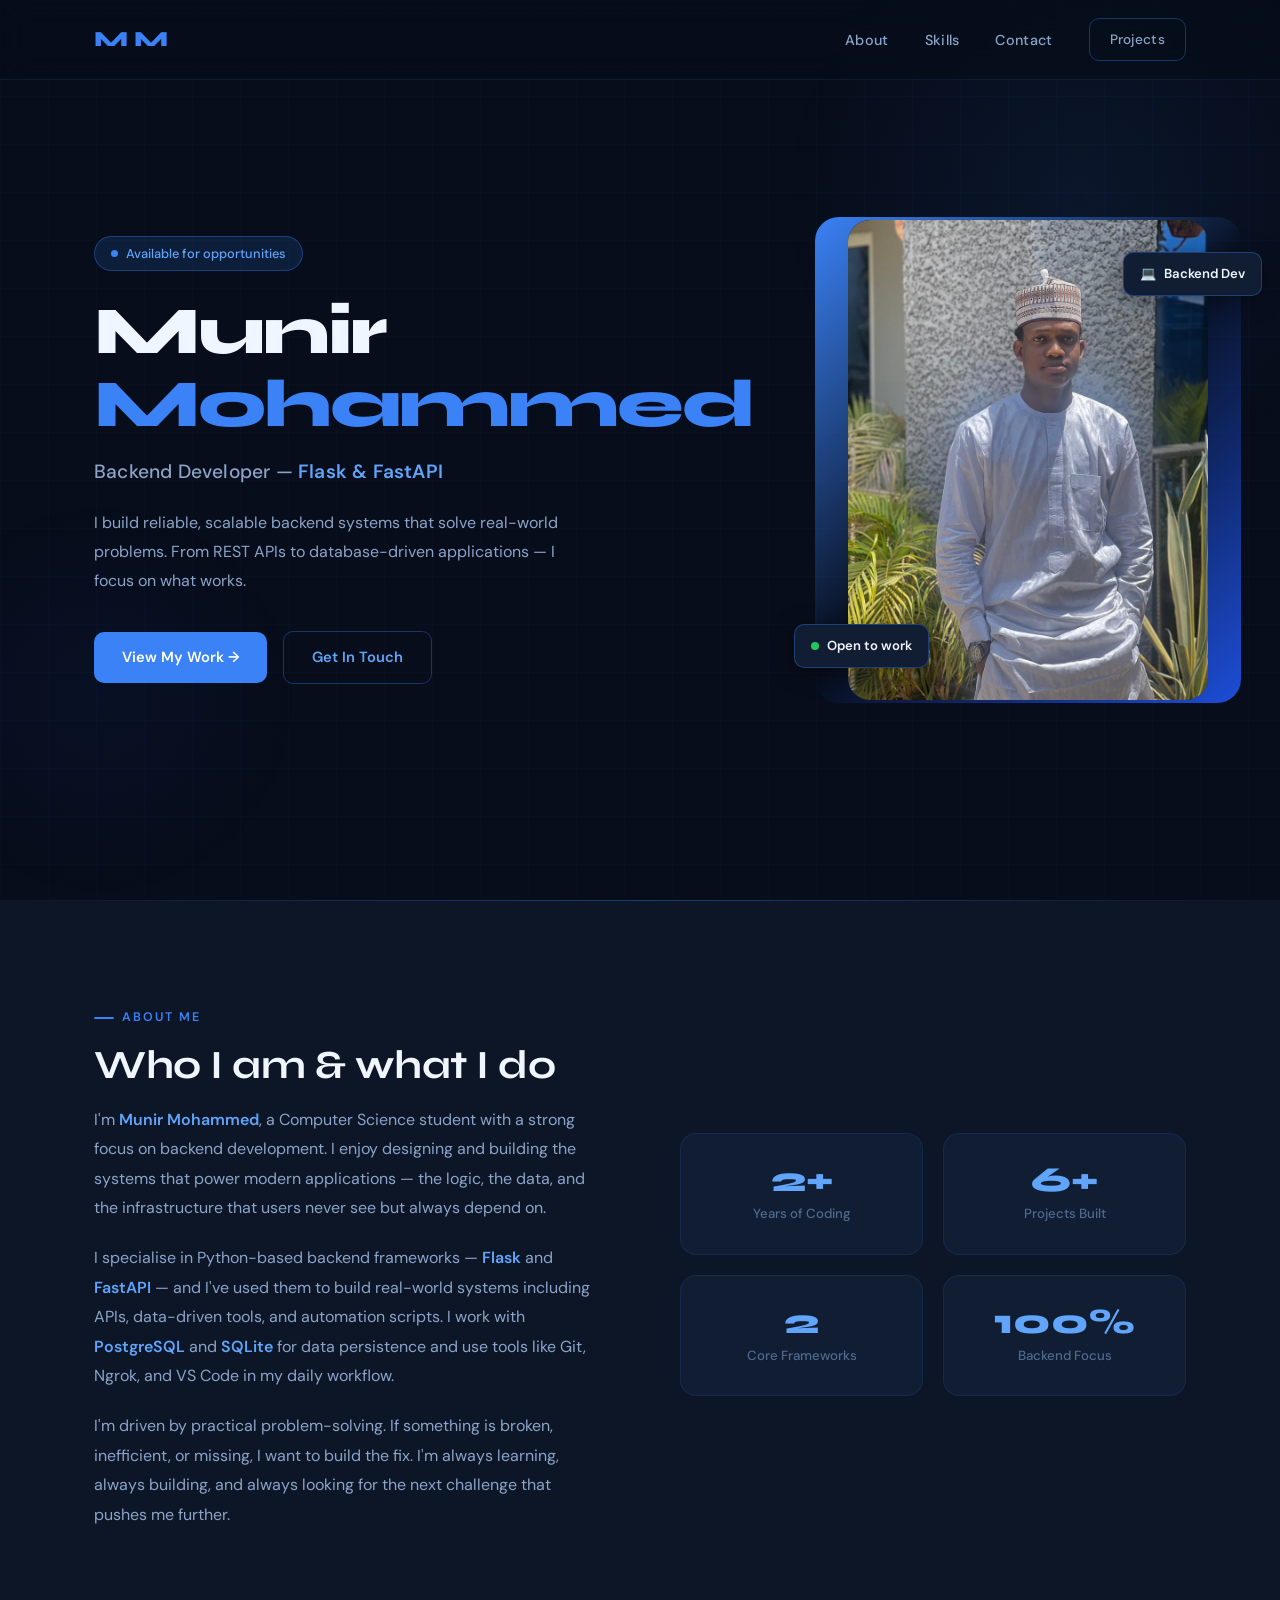
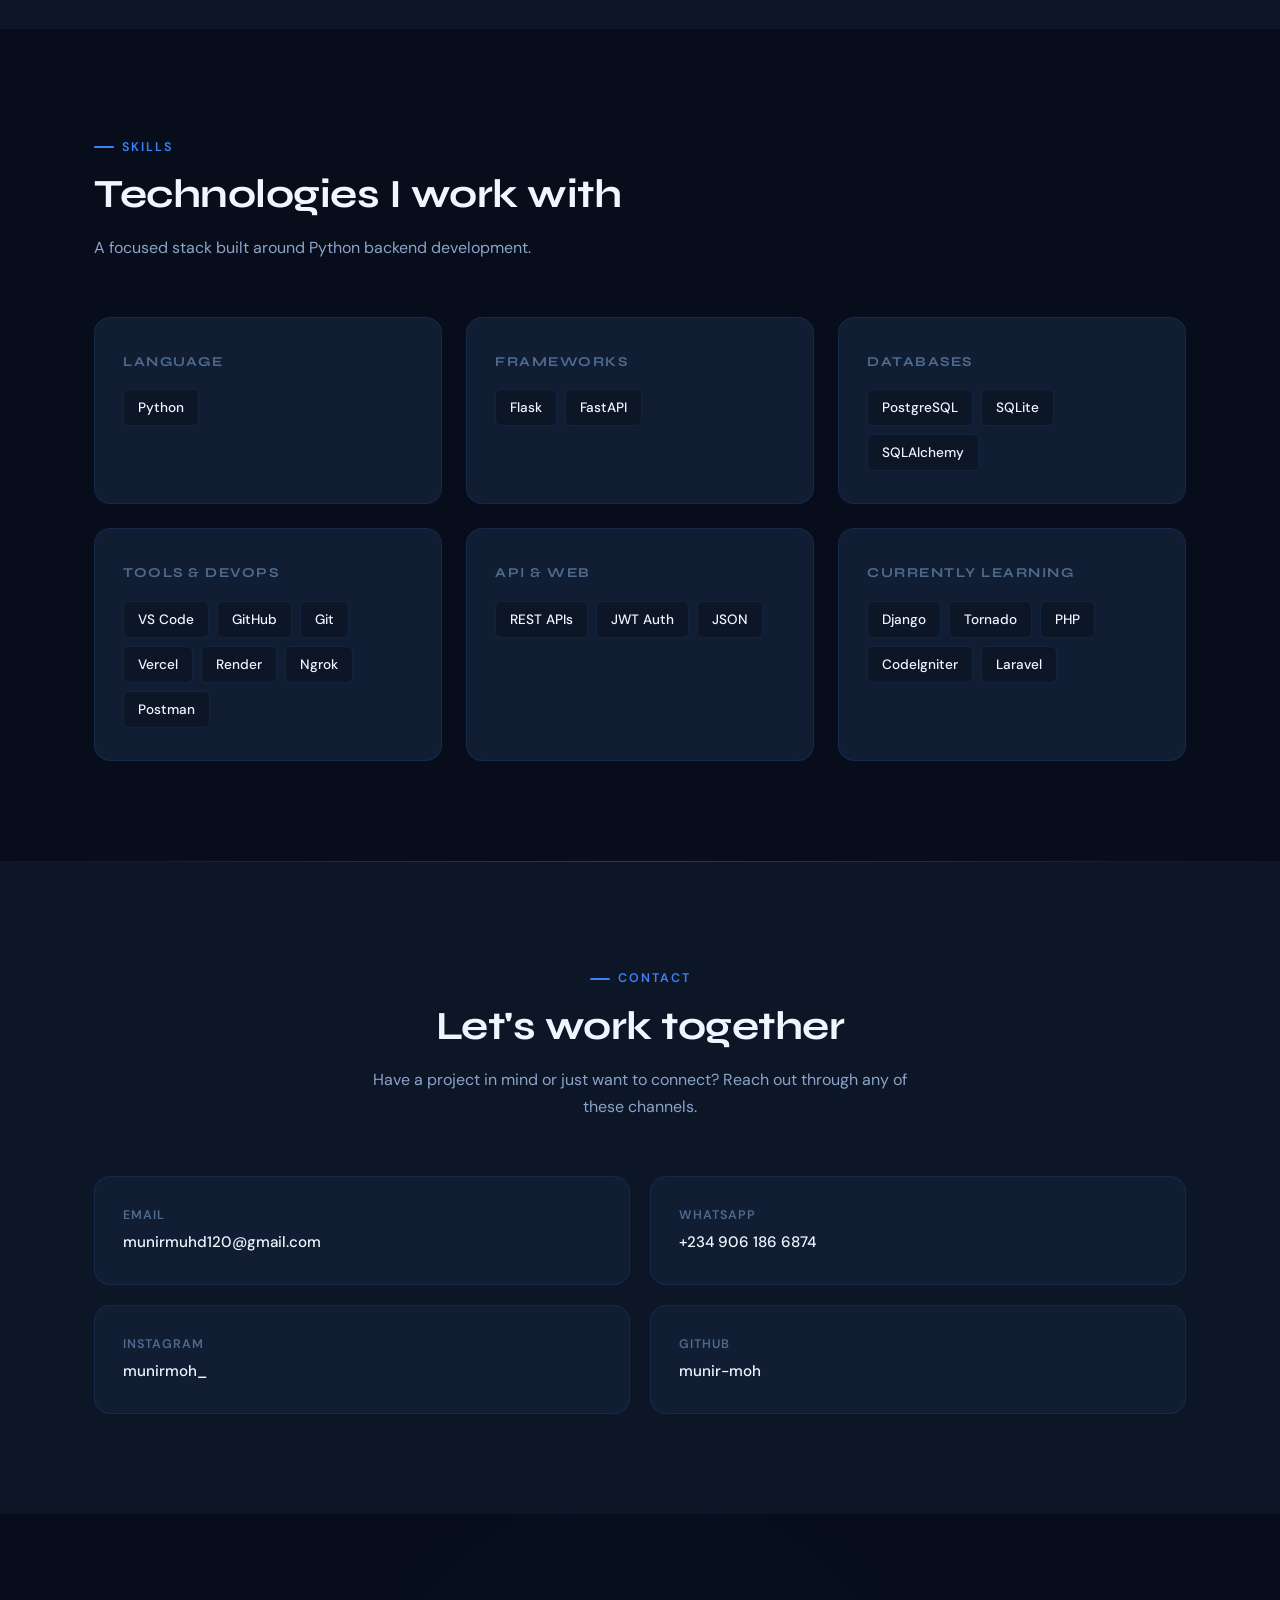
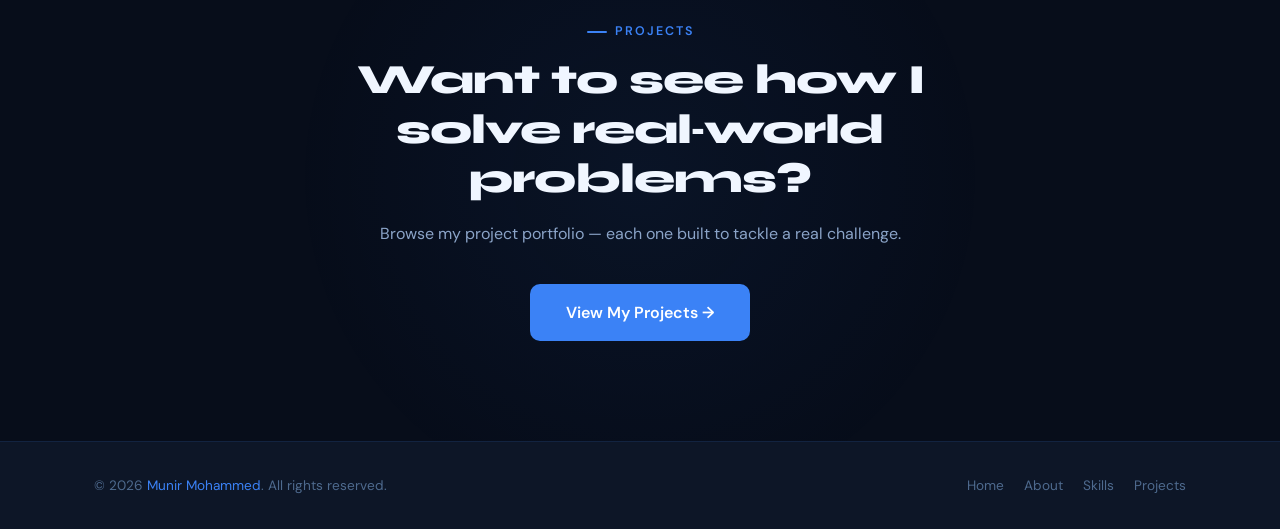
==== index.html @ 54a8c25a "Update project details and tech stack in projects.html; enhance skill categories in index.html" ====
<!DOCTYPE html>
<html lang="en">
<head>
  <meta charset="UTF-8" />
  <meta name="viewport" content="width=device-width, initial-scale=1.0" />
  <meta name="description" content="Munir Mohammed – Backend Developer specialising in Flask & FastAPI." />
  <title>Munir Mohammed | Backend Developer</title>
  <link rel="stylesheet" href="styles.css" />
  <link rel="preconnect" href="https://fonts.googleapis.com" />
  <link rel="preconnect" href="https://fonts.gstatic.com" crossorigin />
</head>
<body>

  <!-- ═══════════════════════  HEADER  ═══════════════════════ -->
  <header>
    <div class="container">
      <nav>
        <a href="index.html" class="nav-logo"><span>M M</span></a>
        <ul class="nav-links">
          <li><a href="#about">About</a></li>
          <li><a href="#skills">Skills</a></li>
          <li><a href="#contact">Contact</a></li>
          <li><a href="projects.html" class="btn btn-outline" style="padding:9px 20px;font-size:0.85rem;">Projects</a></li>
        </ul>
        <div class="hamburger" aria-label="Toggle menu">
          <span></span><span></span><span></span>
        </div>
      </nav>
    </div>
    <div class="mobile-menu">
      <a href="#about">About</a>
      <a href="#skills">Skills</a>
      <a href="#contact">Contact</a>
      <a href="projects.html">Projects →</a>
    </div>
  </header>

  <!-- ═══════════════════════  HERO  ═════════════════════════ -->
  <section id="hero">
    <div class="container">
      <div class="hero-grid">

        <!-- Left: Text -->
        <div class="hero-text">
          <div class="hero-badge">Available for opportunities</div>

          <h1 class="hero-name">
            Munir<br/>
            <span class="accent">Mohammed</span>
          </h1>

          <p class="hero-title">
            Backend Developer &mdash;
            <span>Flask &amp; FastAPI</span>
          </p>

          <p class="hero-intro">
            I build reliable, scalable backend systems that solve real-world problems.
            From REST APIs to database-driven applications — I focus on what works.
          </p>

          <div class="hero-actions">
            <a href="projects.html" class="btn btn-primary">View My Work &rarr;</a>
            <a href="#contact" class="btn btn-outline">Get In Touch</a>
          </div>
        </div>

        <!-- Right: Image -->
        <div class="hero-image-wrap">
          <div class="hero-float-tag tag-exp">
            <span>💻</span> Backend Dev
          </div>

          <div class="hero-image-inner">
            <img src="profile.jpeg" alt="Munir Mohammed" />
          </div>

          <div class="hero-float-tag tag-available">
            <span class="dot"></span> Open to work
          </div>
        </div>

      </div>
    </div>
  </section>

  <!-- ═══════════════════════  ABOUT  ════════════════════════ -->
  <section id="about">
    <div class="container">
      <div class="about-grid">

        <div class="about-text fade-in">
          <div class="section-label">About Me</div>
          <h2 class="section-title">Who I am &amp; what I do</h2>
          <p>
            I'm <strong>Munir Mohammed</strong>, a Computer Science student with a strong focus on
            backend development. I enjoy designing and building the systems that power modern
            applications — the logic, the data, and the infrastructure that users never see but
            always depend on.
          </p>
          <p>
            I specialise in Python-based backend frameworks — <strong>Flask</strong> and
            <strong>FastAPI</strong> — and I've used them to build real-world systems including
            APIs, data-driven tools, and automation scripts. I work with
            <strong>PostgreSQL</strong> and <strong>SQLite</strong> for data persistence
            and use tools like Git, Ngrok, and VS Code in my daily workflow.
          </p>
          <p>
            I'm driven by practical problem-solving. If something is broken, inefficient, or
            missing, I want to build the fix. I'm always learning, always building, and
            always looking for the next challenge that pushes me further.
          </p>
        </div>

        <div class="about-stats fade-in fade-in-delay-2">
          <div class="stat-card">
            <div class="stat-number">2+</div>
            <div class="stat-label">Years of Coding</div>
          </div>
          <div class="stat-card">
            <div class="stat-number">6+</div>
            <div class="stat-label">Projects Built</div>
          </div>
          <div class="stat-card">
            <div class="stat-number">2</div>
            <div class="stat-label">Core Frameworks</div>
          </div>
          <div class="stat-card">
            <div class="stat-number">100%</div>
            <div class="stat-label">Backend Focus</div>
          </div>
        </div>

      </div>
    </div>
  </section>

  <!-- ═══════════════════════  SKILLS  ═══════════════════════ -->
  <section id="skills">
    <div class="container">
      <div class="section-header fade-in">
        <div class="section-label">Skills</div>
        <h2 class="section-title">Technologies I work with</h2>
        <p class="section-subtitle">A focused stack built around Python backend development.</p>
      </div>

      <div class="skills-grid">

        <div class="skill-category fade-in fade-in-delay-1">
          <div class="skill-cat-title">Language</div>
          <div class="skill-tags">
            <span class="skill-tag">Python</span>
          </div>
        </div>

        <div class="skill-category fade-in fade-in-delay-2">
          <div class="skill-cat-title">Frameworks</div>
          <div class="skill-tags">
            <span class="skill-tag">Flask</span>
            <span class="skill-tag">FastAPI</span>
          </div>
        </div>

        <div class="skill-category fade-in fade-in-delay-3">
          <div class="skill-cat-title">Databases</div>
          <div class="skill-tags">
            <span class="skill-tag">PostgreSQL</span>
            <span class="skill-tag">SQLite</span>
            <span class="skill-tag">SQLAlchemy</span>
          </div>
        </div>

        <div class="skill-category fade-in fade-in-delay-1">
          <div class="skill-cat-title">Tools &amp; DevOps</div>
          <div class="skill-tags">
            <span class="skill-tag">VS Code</span>
            <span class="skill-tag">GitHub</span>
            <span class="skill-tag">Git</span>
            <span class="skill-tag">Vercel</span>
            <span class="skill-tag">Render</span>
            <span class="skill-tag">Ngrok</span>
            <span class="skill-tag">Postman</span>
          </div>
        </div>

        <div class="skill-category fade-in fade-in-delay-2">
          <div class="skill-cat-title">API &amp; Web</div>
          <div class="skill-tags">
            <span class="skill-tag">REST APIs</span>
            <span class="skill-tag">JWT Auth</span>
            <span class="skill-tag">JSON</span>
          </div>
        </div>

        <div class="skill-category fade-in fade-in-delay-3">
          <div class="skill-cat-title">Currently Learning</div>
          <div class="skill-tags">
            <span class="skill-tag">Django</span>
            <span class="skill-tag">Tornado</span>
            <span class="skill-tag">PHP</span>
            <span class="skill-tag">CodeIgniter</span>
            <span class="skill-tag">Laravel</span>
          </div>
        </div>

      </div>
    </div>
  </section>

  <!-- ═══════════════════════  CONTACT  ══════════════════════ -->
  <section id="contact">
    <div class="container">
      <div class="section-header fade-in" style="text-align:center;">
        <div class="section-label" style="justify-content:center;">Contact</div>
        <h2 class="section-title">Let's work together</h2>
        <p class="section-subtitle" style="margin:0 auto;">
          Have a project in mind or just want to connect? Reach out through any of these channels.
        </p>
      </div>

      <div class="contact-grid fade-in fade-in-delay-1">

        <a href="mailto:munirmuhd120@gmail.com" class="contact-card">
          <div>
            <div class="contact-info-label">Email</div>
            <div class="contact-info-value">munirmuhd120@gmail.com</div>
          </div>
        </a>

        <a href="https://wa.me/2349061866874?text=Hello%2C%20I%20saw%20your%20portfolio" target="_blank" rel="noopener" class="contact-card">
          <div>
            <div class="contact-info-label">WhatsApp</div>
            <div class="contact-info-value">+234 906 186 6874</div>
          </div>
        </a>

        <a href="https://www.instagram.com/munirmoh_?igsh=azU1azhtZnR3NGF3&utm_source=qr" target="_blank" rel="noopener" class="contact-card">
          <div>
            <div class="contact-info-label">Instagram</div>
            <div class="contact-info-value">munirmoh_</div>
          </div>
        </a>

        <a href="https://github.com/munir-moh" target="_blank" rel="noopener" class="contact-card">
          <div>
            <div class="contact-info-label">GitHub</div>
            <div class="contact-info-value">munir-moh</div>
          </div>
        </a>

      </div>
    </div>
  </section>

  <!-- ═══════════════════════  CTA  ══════════════════════════ -->
  <section id="cta">
    <div class="container">
      <div class="cta-inner fade-in">
        <div class="section-label" style="justify-content:center;">Projects</div>
        <h2 class="cta-title">Want to see how I solve real‑world problems?</h2>
        <p class="cta-sub">Browse my project portfolio — each one built to tackle a real challenge.</p>
        <a href="projects.html" class="btn btn-primary" style="font-size:1rem;padding:15px 36px;">
          View My Projects &rarr;
        </a>
      </div>
    </div>
  </section>

  <!-- ═══════════════════════  FOOTER  ═══════════════════════ -->
  <footer>
    <div class="container">
      <div class="footer-inner">
        <p class="footer-copy">
          &copy; 2026 <span>Munir Mohammed</span>. All rights reserved.
        </p>
        <div class="footer-links">
          <a href="#hero">Home</a>
          <a href="#about">About</a>
          <a href="#skills">Skills</a>
          <a href="projects.html">Projects</a>
        </div>
      </div>
    </div>
  </footer>

  <!-- Back to top -->
  <button id="back-to-top" aria-label="Back to top">↑</button>

  <script src="script.js"></script>
</body>
</html>
---- styles.css ----
/* ===== IMPORTS ===== */
@import url('https://fonts.googleapis.com/css2?family=Syne:wght@400;500;600;700;800&family=DM+Sans:wght@300;400;500;600&display=swap');

/* ===== CSS VARIABLES ===== */
:root {
  --bg-primary: #070d1a;
  --bg-secondary: #0d1627;
  --bg-card: #111d33;
  --bg-card-hover: #162240;
  --accent: #3b82f6;
  --accent-bright: #60a5fa;
  --accent-dim: #1d4ed8;
  --accent-glow: rgba(59, 130, 246, 0.15);
  --accent-glow-strong: rgba(59, 130, 246, 0.3);
  --text-primary: #f0f6ff;
  --text-secondary: #8ba4c8;
  --text-muted: #4e6a8e;
  --border: rgba(59, 130, 246, 0.12);
  --border-hover: rgba(59, 130, 246, 0.35);
  --shadow: 0 4px 24px rgba(0, 0, 0, 0.4);
  --shadow-blue: 0 4px 32px rgba(59, 130, 246, 0.2);
  --radius: 16px;
  --radius-sm: 10px;
  --font-display: 'Syne', sans-serif;
  --font-body: 'DM Sans', sans-serif;
  --transition: 0.3s cubic-bezier(0.4, 0, 0.2, 1);
}

/* ===== RESET & BASE ===== */
*, *::before, *::after { box-sizing: border-box; margin: 0; padding: 0; }

html { scroll-behavior: smooth; font-size: 16px; }

body {
  background-color: var(--bg-primary);
  color: var(--text-primary);
  font-family: var(--font-body);
  font-weight: 400;
  line-height: 1.7;
  overflow-x: hidden;
}

/* Background grid texture */
body::before {
  content: '';
  position: fixed;
  inset: 0;
  background-image:
    linear-gradient(rgba(59,130,246,0.03) 1px, transparent 1px),
    linear-gradient(90deg, rgba(59,130,246,0.03) 1px, transparent 1px);
  background-size: 48px 48px;
  pointer-events: none;
  z-index: 0;
}

.container {
  max-width: 1140px;
  margin: 0 auto;
  padding: 0 24px;
  position: relative;
  z-index: 1;
}

img { display: block; max-width: 100%; }
a { text-decoration: none; color: inherit; }
ul { list-style: none; }

/* ===== SCROLLBAR ===== */
::-webkit-scrollbar { width: 6px; }
::-webkit-scrollbar-track { background: var(--bg-primary); }
::-webkit-scrollbar-thumb { background: var(--accent-dim); border-radius: 99px; }

/* ===== HEADER / NAV ===== */
header {
  position: fixed;
  top: 0; left: 0; right: 0;
  z-index: 100;
  padding: 18px 0;
  background: rgba(7, 13, 26, 0.85);
  backdrop-filter: blur(16px);
  -webkit-backdrop-filter: blur(16px);
  border-bottom: 1px solid var(--border);
  transition: var(--transition);
}

header.scrolled {
  padding: 12px 0;
  box-shadow: 0 2px 24px rgba(0,0,0,0.4);
}

nav {
  display: flex;
  align-items: center;
  justify-content: space-between;
}

.nav-logo {
  font-family: var(--font-display);
  font-weight: 800;
  font-size: 1.35rem;
  color: var(--text-primary);
  letter-spacing: -0.5px;
}

.nav-logo span {
  color: var(--accent);
}

.nav-links {
  display: flex;
  align-items: center;
  gap: 36px;
}

.nav-links a {
  font-size: 0.9rem;
  font-weight: 500;
  color: var(--text-secondary);
  letter-spacing: 0.3px;
  transition: color var(--transition);
  position: relative;
}

.nav-links a::after {
  content: '';
  position: absolute;
  bottom: -4px; left: 0;
  width: 0; height: 2px;
  background: var(--accent);
  border-radius: 99px;
  transition: width var(--transition);
}

.nav-links a:hover { color: var(--text-primary); }
.nav-links a:hover::after { width: 100%; }
.nav-links a.active { color: var(--accent-bright); }
.nav-links a.active::after { width: 100%; }

.hamburger {
  display: none;
  flex-direction: column;
  gap: 5px;
  cursor: pointer;
  padding: 4px;
}

.hamburger span {
  display: block;
  width: 24px; height: 2px;
  background: var(--text-primary);
  border-radius: 99px;
  transition: var(--transition);
}

.hamburger.open span:nth-child(1) { transform: translateY(7px) rotate(45deg); }
.hamburger.open span:nth-child(2) { opacity: 0; }
.hamburger.open span:nth-child(3) { transform: translateY(-7px) rotate(-45deg); }

.mobile-menu {
  display: none;
  position: fixed;
  top: 65px; left: 0; right: 0;
  background: rgba(7,13,26,0.97);
  backdrop-filter: blur(16px);
  border-bottom: 1px solid var(--border);
  padding: 24px;
  flex-direction: column;
  gap: 20px;
  z-index: 99;
}

.mobile-menu.open { display: flex; }

.mobile-menu a {
  font-size: 1.05rem;
  font-weight: 500;
  color: var(--text-secondary);
  padding: 10px 0;
  border-bottom: 1px solid var(--border);
  transition: color var(--transition);
}

.mobile-menu a:hover { color: var(--accent-bright); }

/* ===== BUTTONS ===== */
.btn {
  display: inline-flex;
  align-items: center;
  gap: 8px;
  padding: 13px 28px;
  border-radius: var(--radius-sm);
  font-family: var(--font-body);
  font-size: 0.92rem;
  font-weight: 600;
  cursor: pointer;
  transition: var(--transition);
  border: none;
  white-space: nowrap;
}

.btn-primary {
  background: var(--accent);
  color: #fff;
  box-shadow: 0 0 0 0 var(--accent-glow-strong);
}

.btn-primary:hover {
  background: var(--accent-bright);
  transform: translateY(-2px);
  box-shadow: 0 8px 24px rgba(59,130,246,0.4);
}

.btn-outline {
  background: transparent;
  color: var(--accent-bright);
  border: 1.5px solid var(--border-hover);
}

.btn-outline:hover {
  background: var(--accent-glow);
  border-color: var(--accent);
  transform: translateY(-2px);
}

/* ===== SECTION HEADERS ===== */
.section-label {
  display: inline-flex;
  align-items: center;
  gap: 8px;
  font-size: 0.78rem;
  font-weight: 600;
  letter-spacing: 2px;
  text-transform: uppercase;
  color: var(--accent);
  margin-bottom: 12px;
}

.section-label::before {
  content: '';
  display: block;
  width: 20px; height: 2px;
  background: var(--accent);
  border-radius: 99px;
}

.section-title {
  font-family: var(--font-display);
  font-size: clamp(1.8rem, 4vw, 2.5rem);
  font-weight: 700;
  color: var(--text-primary);
  line-height: 1.2;
  letter-spacing: -0.5px;
  margin-bottom: 16px;
}

.section-subtitle {
  font-size: 1rem;
  color: var(--text-secondary);
  max-width: 560px;
}

.section-header { margin-bottom: 56px; }

/* ===== HERO SECTION ===== */
#hero {
  min-height: 100vh;
  display: flex;
  align-items: center;
  padding-top: 100px;
  padding-bottom: 80px;
  position: relative;
  overflow: hidden;
}

/* Glow orbs */
#hero::before {
  content: '';
  position: absolute;
  width: 600px; height: 600px;
  border-radius: 50%;
  background: radial-gradient(circle, rgba(59,130,246,0.08) 0%, transparent 70%);
  top: -100px; right: -100px;
  pointer-events: none;
}

#hero::after {
  content: '';
  position: absolute;
  width: 400px; height: 400px;
  border-radius: 50%;
  background: radial-gradient(circle, rgba(29,78,216,0.06) 0%, transparent 70%);
  bottom: 0; left: -100px;
  pointer-events: none;
}

.hero-grid {
  display: grid;
  grid-template-columns: 1fr 420px;
  align-items: center;
  gap: 64px;
}

.hero-badge {
  display: inline-flex;
  align-items: center;
  gap: 8px;
  background: var(--accent-glow);
  border: 1px solid var(--border-hover);
  border-radius: 99px;
  padding: 6px 16px;
  font-size: 0.8rem;
  font-weight: 500;
  color: var(--accent-bright);
  margin-bottom: 24px;
}

.hero-badge::before {
  content: '';
  width: 7px; height: 7px;
  border-radius: 50%;
  background: var(--accent);
  animation: pulse 2s infinite;
}

@keyframes pulse {
  0%, 100% { opacity: 1; box-shadow: 0 0 0 0 rgba(59,130,246,0.4); }
  50% { opacity: 0.6; box-shadow: 0 0 0 6px transparent; }
}

.hero-name {
  font-family: var(--font-display);
  font-size: clamp(2.8rem, 6vw, 4.2rem);
  font-weight: 800;
  color: var(--text-primary);
  line-height: 1.08;
  letter-spacing: -2px;
  margin-bottom: 16px;
}

.hero-name .accent { color: var(--accent); }

.hero-title {
  font-size: clamp(1rem, 2vw, 1.2rem);
  font-weight: 500;
  color: var(--text-secondary);
  margin-bottom: 20px;
  letter-spacing: 0.2px;
}

.hero-title span {
  color: var(--accent-bright);
  font-weight: 600;
}

.hero-intro {
  font-size: 1rem;
  color: var(--text-secondary);
  line-height: 1.8;
  max-width: 480px;
  margin-bottom: 36px;
}

.hero-actions {
  display: flex;
  align-items: center;
  gap: 16px;
  flex-wrap: wrap;
}

/* Hero image */
.hero-image-wrap {
  position: relative;
  display: flex;
  justify-content: center;
}

.hero-image-wrap::before {
  content: '';
  position: absolute;
  inset: -3px;
  border-radius: 24px;
  background: linear-gradient(135deg, var(--accent) 0%, transparent 50%, var(--accent-dim) 100%);
  z-index: 0;
}

.hero-image-wrap::after {
  content: '';
  position: absolute;
  inset: 0;
  border-radius: 22px;
  background: var(--accent-glow);
  z-index: 1;
  opacity: 0;
  transition: opacity var(--transition);
}

.hero-image-wrap:hover::after { opacity: 1; }

.hero-image-inner {
  position: relative;
  z-index: 2;
  border-radius: 22px;
  overflow: hidden;
  background: var(--bg-card);
  line-height: 0;
}

.hero-image-inner img {
  width: 100%;
  height: 480px;
  object-fit: cover;
  object-position: top center;
  display: block;
  transition: transform 0.5s ease;
}

.hero-image-wrap:hover .hero-image-inner img { transform: scale(1.03); }

/* Floating tags */
.hero-float-tag {
  position: absolute;
  background: var(--bg-card);
  border: 1px solid var(--border-hover);
  border-radius: var(--radius-sm);
  padding: 10px 16px;
  font-size: 0.82rem;
  font-weight: 600;
  color: var(--text-primary);
  display: flex;
  align-items: center;
  gap: 8px;
  backdrop-filter: blur(8px);
  z-index: 10;
  box-shadow: var(--shadow);
}

.hero-float-tag .dot {
  width: 8px; height: 8px;
  border-radius: 50%;
  background: #22c55e;
}

.tag-available { bottom: 32px; left: -24px; }
.tag-exp { top: 32px; right: -24px; }

/* ===== ABOUT SECTION ===== */
#about {
  padding: 100px 0;
  background: var(--bg-secondary);
  position: relative;
}

#about::before {
  content: '';
  position: absolute;
  top: 0; left: 0; right: 0;
  height: 1px;
  background: linear-gradient(90deg, transparent, var(--border-hover), transparent);
}

.about-grid {
  display: grid;
  grid-template-columns: 1fr 1fr;
  gap: 80px;
  align-items: center;
}

.about-text p {
  color: var(--text-secondary);
  font-size: 1rem;
  line-height: 1.85;
  margin-bottom: 20px;
}

.about-text p:last-child { margin-bottom: 0; }

.about-text strong { color: var(--accent-bright); font-weight: 600; }

.about-stats {
  display: grid;
  grid-template-columns: 1fr 1fr;
  gap: 20px;
}

.stat-card {
  background: var(--bg-card);
  border: 1px solid var(--border);
  border-radius: var(--radius);
  padding: 28px 24px;
  text-align: center;
  transition: var(--transition);
}

.stat-card:hover {
  border-color: var(--border-hover);
  transform: translateY(-4px);
  box-shadow: var(--shadow-blue);
}

.stat-number {
  font-family: var(--font-display);
  font-size: 2.2rem;
  font-weight: 800;
  color: var(--accent-bright);
  line-height: 1;
  margin-bottom: 6px;
}

.stat-label {
  font-size: 0.83rem;
  color: var(--text-muted);
  font-weight: 500;
}

/* ===== SKILLS SECTION ===== */
#skills {
  padding: 100px 0;
}

.skills-grid {
  display: grid;
  grid-template-columns: repeat(3, 1fr);
  gap: 24px;
}

.skill-category {
  background: var(--bg-card);
  border: 1px solid var(--border);
  border-radius: var(--radius);
  padding: 32px 28px;
  transition: var(--transition);
  position: relative;
  overflow: hidden;
}

.skill-category::before {
  content: '';
  position: absolute;
  top: 0; left: 0; right: 0;
  height: 3px;
  background: linear-gradient(90deg, var(--accent-dim), var(--accent));
  opacity: 0;
  transition: opacity var(--transition);
}

.skill-category:hover {
  border-color: var(--border-hover);
  transform: translateY(-4px);
  box-shadow: var(--shadow-blue);
}

.skill-category:hover::before { opacity: 1; }

.skill-icon {
  width: 44px; height: 44px;
  border-radius: var(--radius-sm);
  background: var(--accent-glow);
  border: 1px solid var(--border-hover);
  display: flex;
  align-items: center;
  justify-content: center;
  margin-bottom: 18px;
  font-size: 1.2rem;
}

.skill-cat-title {
  font-family: var(--font-display);
  font-size: 0.85rem;
  font-weight: 700;
  letter-spacing: 1.5px;
  text-transform: uppercase;
  color: var(--text-muted);
  margin-bottom: 16px;
}

.skill-tags {
  display: flex;
  flex-wrap: wrap;
  gap: 8px;
}

.skill-tag {
  background: var(--bg-secondary);
  border: 1px solid var(--border);
  border-radius: 6px;
  padding: 6px 14px;
  font-size: 0.85rem;
  font-weight: 500;
  color: var(--text-primary);
  transition: var(--transition);
}

.skill-category:hover .skill-tag {
  border-color: rgba(59,130,246,0.2);
  color: var(--accent-bright);
}

/* ===== CONTACT SECTION ===== */
#contact {
  padding: 100px 0;
  background: var(--bg-secondary);
  position: relative;
}

#contact::before {
  content: '';
  position: absolute;
  top: 0; left: 0; right: 0;
  height: 1px;
  background: linear-gradient(90deg, transparent, var(--border-hover), transparent);
}

.contact-grid {
  display: grid;
  grid-template-columns: repeat(2, 1fr);
  gap: 20px;
}

.contact-card {
  background: var(--bg-card);
  border: 1px solid var(--border);
  border-radius: var(--radius);
  padding: 28px 28px;
  display: flex;
  align-items: center;
  gap: 20px;
  transition: var(--transition);
  text-decoration: none;
  color: inherit;
}

.contact-card:hover {
  border-color: var(--border-hover);
  transform: translateY(-4px);
  box-shadow: var(--shadow-blue);
  background: var(--bg-card-hover);
}

.contact-icon {
  width: 52px; height: 52px;
  border-radius: var(--radius-sm);
  display: flex;
  align-items: center;
  justify-content: center;
  font-size: 1.4rem;
  flex-shrink: 0;
}

.contact-icon.email { background: rgba(59,130,246,0.12); }
.contact-icon.github { background: rgba(139,92,246,0.12); }
.contact-icon.linkedin { background: rgba(14,165,233,0.12); }
.contact-icon.whatsapp { background: rgba(34,197,94,0.12); }

.contact-info-label {
  font-size: 0.78rem;
  font-weight: 600;
  letter-spacing: 1px;
  text-transform: uppercase;
  color: var(--text-muted);
  margin-bottom: 4px;
}

.contact-info-value {
  font-size: 0.95rem;
  font-weight: 500;
  color: var(--text-primary);
}

.contact-arrow {
  margin-left: auto;
  color: var(--text-muted);
  font-size: 1rem;
  transition: var(--transition);
}

.contact-card:hover .contact-arrow {
  color: var(--accent-bright);
  transform: translate(3px, -3px);
}

/* ===== CTA SECTION ===== */
#cta {
  padding: 100px 0;
  text-align: center;
  position: relative;
  overflow: hidden;
}

#cta::before {
  content: '';
  position: absolute;
  width: 700px; height: 700px;
  border-radius: 50%;
  background: radial-gradient(circle, rgba(59,130,246,0.06) 0%, transparent 70%);
  top: 50%; left: 50%;
  transform: translate(-50%, -50%);
  pointer-events: none;
}

.cta-inner {
  position: relative;
  max-width: 640px;
  margin: 0 auto;
}

.cta-title {
  font-family: var(--font-display);
  font-size: clamp(1.8rem, 4vw, 2.6rem);
  font-weight: 800;
  color: var(--text-primary);
  line-height: 1.2;
  letter-spacing: -1px;
  margin-bottom: 16px;
}

.cta-sub {
  color: var(--text-secondary);
  font-size: 1rem;
  margin-bottom: 36px;
}

/* ===== FOOTER ===== */
footer {
  background: var(--bg-secondary);
  border-top: 1px solid var(--border);
  padding: 32px 0;
  text-align: center;
}

.footer-inner {
  display: flex;
  align-items: center;
  justify-content: space-between;
  flex-wrap: wrap;
  gap: 12px;
}

.footer-copy {
  font-size: 0.85rem;
  color: var(--text-muted);
}

.footer-copy span { color: var(--accent); }

.footer-links {
  display: flex;
  gap: 20px;
}

.footer-links a {
  font-size: 0.85rem;
  color: var(--text-muted);
  transition: color var(--transition);
}

.footer-links a:hover { color: var(--accent-bright); }

/* ===== BACK TO TOP ===== */
#back-to-top {
  position: fixed;
  bottom: 32px;
  right: 32px;
  width: 46px; height: 46px;
  border-radius: 12px;
  background: var(--accent);
  color: #fff;
  border: none;
  cursor: pointer;
  display: flex;
  align-items: center;
  justify-content: center;
  font-size: 1.1rem;
  opacity: 0;
  visibility: hidden;
  transform: translateY(12px);
  transition: var(--transition);
  z-index: 99;
  box-shadow: 0 4px 16px rgba(59,130,246,0.4);
}

#back-to-top.visible {
  opacity: 1;
  visibility: visible;
  transform: translateY(0);
}

#back-to-top:hover {
  background: var(--accent-bright);
  transform: translateY(-3px);
}

/* ===== PROJECTS PAGE ===== */
.projects-hero {
  padding: 140px 0 60px;
  text-align: center;
}

.projects-hero .section-label { justify-content: center; }
.projects-hero .section-title { margin: 0 auto 16px; }
.projects-hero .section-subtitle { margin: 0 auto; text-align: center; }

.projects-grid {
  padding: 20px 0 100px;
}

.projects-list {
  display: grid;
  grid-template-columns: repeat(2, 1fr);
  gap: 24px;
}

/* ===== PROJECT CARD ===== */
.project-card {
  background: var(--bg-card);
  border: 1px solid var(--border);
  border-radius: var(--radius);
  overflow: hidden;
  transition: border-color var(--transition), box-shadow var(--transition);
}

.project-card:hover {
  border-color: var(--border-hover);
}

.project-card.active {
  border-color: var(--accent);
  box-shadow: var(--shadow-blue);
}

.card-header {
  display: flex;
  align-items: center;
  justify-content: space-between;
  padding: 28px 28px;
  cursor: pointer;
  gap: 16px;
  user-select: none;
}

.card-header-left {
  display: flex;
  align-items: flex-start;
  gap: 16px;
}

.card-num {
  font-family: var(--font-display);
  font-size: 0.78rem;
  font-weight: 800;
  letter-spacing: 1.5px;
  color: var(--accent);
  background: var(--accent-glow);
  border: 1px solid var(--border-hover);
  border-radius: 6px;
  padding: 4px 10px;
  flex-shrink: 0;
  margin-top: 2px;
}

.card-title {
  font-family: var(--font-display);
  font-size: 1.1rem;
  font-weight: 700;
  color: var(--text-primary);
  margin-bottom: 6px;
  line-height: 1.3;
}

.card-summary {
  font-size: 0.88rem;
  color: var(--text-muted);
  line-height: 1.5;
}

.card-chevron {
  width: 32px; height: 32px;
  border-radius: 8px;
  border: 1px solid var(--border);
  background: var(--bg-secondary);
  display: flex;
  align-items: center;
  justify-content: center;
  font-size: 0.8rem;
  color: var(--text-muted);
  flex-shrink: 0;
  transition: var(--transition);
}

.project-card.active .card-chevron {
  background: var(--accent-glow);
  border-color: var(--border-hover);
  color: var(--accent-bright);
  transform: rotate(180deg);
}

/* Card body / expanded content */
.card-body {
  max-height: 0;
  overflow: hidden;
  transition: max-height 0.5s cubic-bezier(0.4, 0, 0.2, 1);
}

.card-body-inner {
  padding: 0 28px 28px;
  border-top: 1px solid var(--border);
}

.card-section {
  margin-top: 24px;
}

.card-section-title {
  font-size: 0.75rem;
  font-weight: 700;
  letter-spacing: 1.5px;
  text-transform: uppercase;
  color: var(--accent);
  margin-bottom: 12px;
  display: flex;
  align-items: center;
  gap: 8px;
}

.card-section-title::after {
  content: '';
  flex: 1;
  height: 1px;
  background: var(--border);
}

.card-section ul {
  display: flex;
  flex-direction: column;
  gap: 8px;
}

.card-section ul li {
  font-size: 0.9rem;
  color: var(--text-secondary);
  padding-left: 16px;
  position: relative;
  line-height: 1.6;
}

.card-section ul li::before {
  content: '▸';
  position: absolute;
  left: 0;
  color: var(--accent);
  font-size: 0.75rem;
  top: 3px;
}

.card-section p {
  font-size: 0.9rem;
  color: var(--text-secondary);
  line-height: 1.7;
}

.tech-tags {
  display: flex;
  flex-wrap: wrap;
  gap: 8px;
}

.tech-tag {
  background: var(--bg-secondary);
  border: 1px solid var(--border-hover);
  border-radius: 6px;
  padding: 5px 12px;
  font-size: 0.82rem;
  font-weight: 500;
  color: var(--accent-bright);
}

.card-footer {
  margin-top: 24px;
  padding-top: 20px;
  border-top: 1px solid var(--border);
  display: flex;
  justify-content: flex-end;
}

/* ===== FADE IN ANIMATION ===== */
.fade-in {
  opacity: 0;
  transform: translateY(28px);
  transition: opacity 0.6s ease, transform 0.6s ease;
}

.fade-in.visible {
  opacity: 1;
  transform: translateY(0);
}

.fade-in-delay-1 { transition-delay: 0.1s; }
.fade-in-delay-2 { transition-delay: 0.2s; }
.fade-in-delay-3 { transition-delay: 0.3s; }
.fade-in-delay-4 { transition-delay: 0.4s; }

/* ===== RESPONSIVE ===== */
@media (max-width: 1024px) {
  .hero-grid {
    grid-template-columns: 1fr 340px;
    gap: 48px;
  }

  .skills-grid { grid-template-columns: repeat(2, 1fr); }
  .about-grid { gap: 48px; }
}

@media (max-width: 768px) {
  .nav-links { display: none; }
  .hamburger { display: flex; }

  .hero-grid {
    grid-template-columns: 1fr;
    text-align: center;
    gap: 40px;
  }

  /* Image first on mobile */
  .hero-image-wrap { order: -1; }

  .hero-intro { margin-left: auto; margin-right: auto; }
  .hero-actions { justify-content: center; }
  .hero-badge { justify-content: center; }

  .hero-image-inner img { height: 360px; }
  .tag-available, .tag-exp { display: none; }

  .about-grid { grid-template-columns: 1fr; gap: 40px; }
  .about-stats { grid-template-columns: 1fr 1fr; }

  .skills-grid { grid-template-columns: 1fr; }

  .contact-grid { grid-template-columns: 1fr; }

  .projects-list { grid-template-columns: 1fr; }

  .footer-inner { flex-direction: column; text-align: center; }

  .section-header { margin-bottom: 40px; }

  #hero { padding-top: 90px; }
}

@media (max-width: 480px) {
  .container { padding: 0 16px; }

  .hero-name { letter-spacing: -1px; }

  .about-stats { grid-template-columns: 1fr; }

  .btn { padding: 12px 22px; font-size: 0.88rem; }

  .card-header { padding: 20px; }
  .card-body-inner { padding: 0 20px 20px; }

  #back-to-top { bottom: 20px; right: 20px; }
}
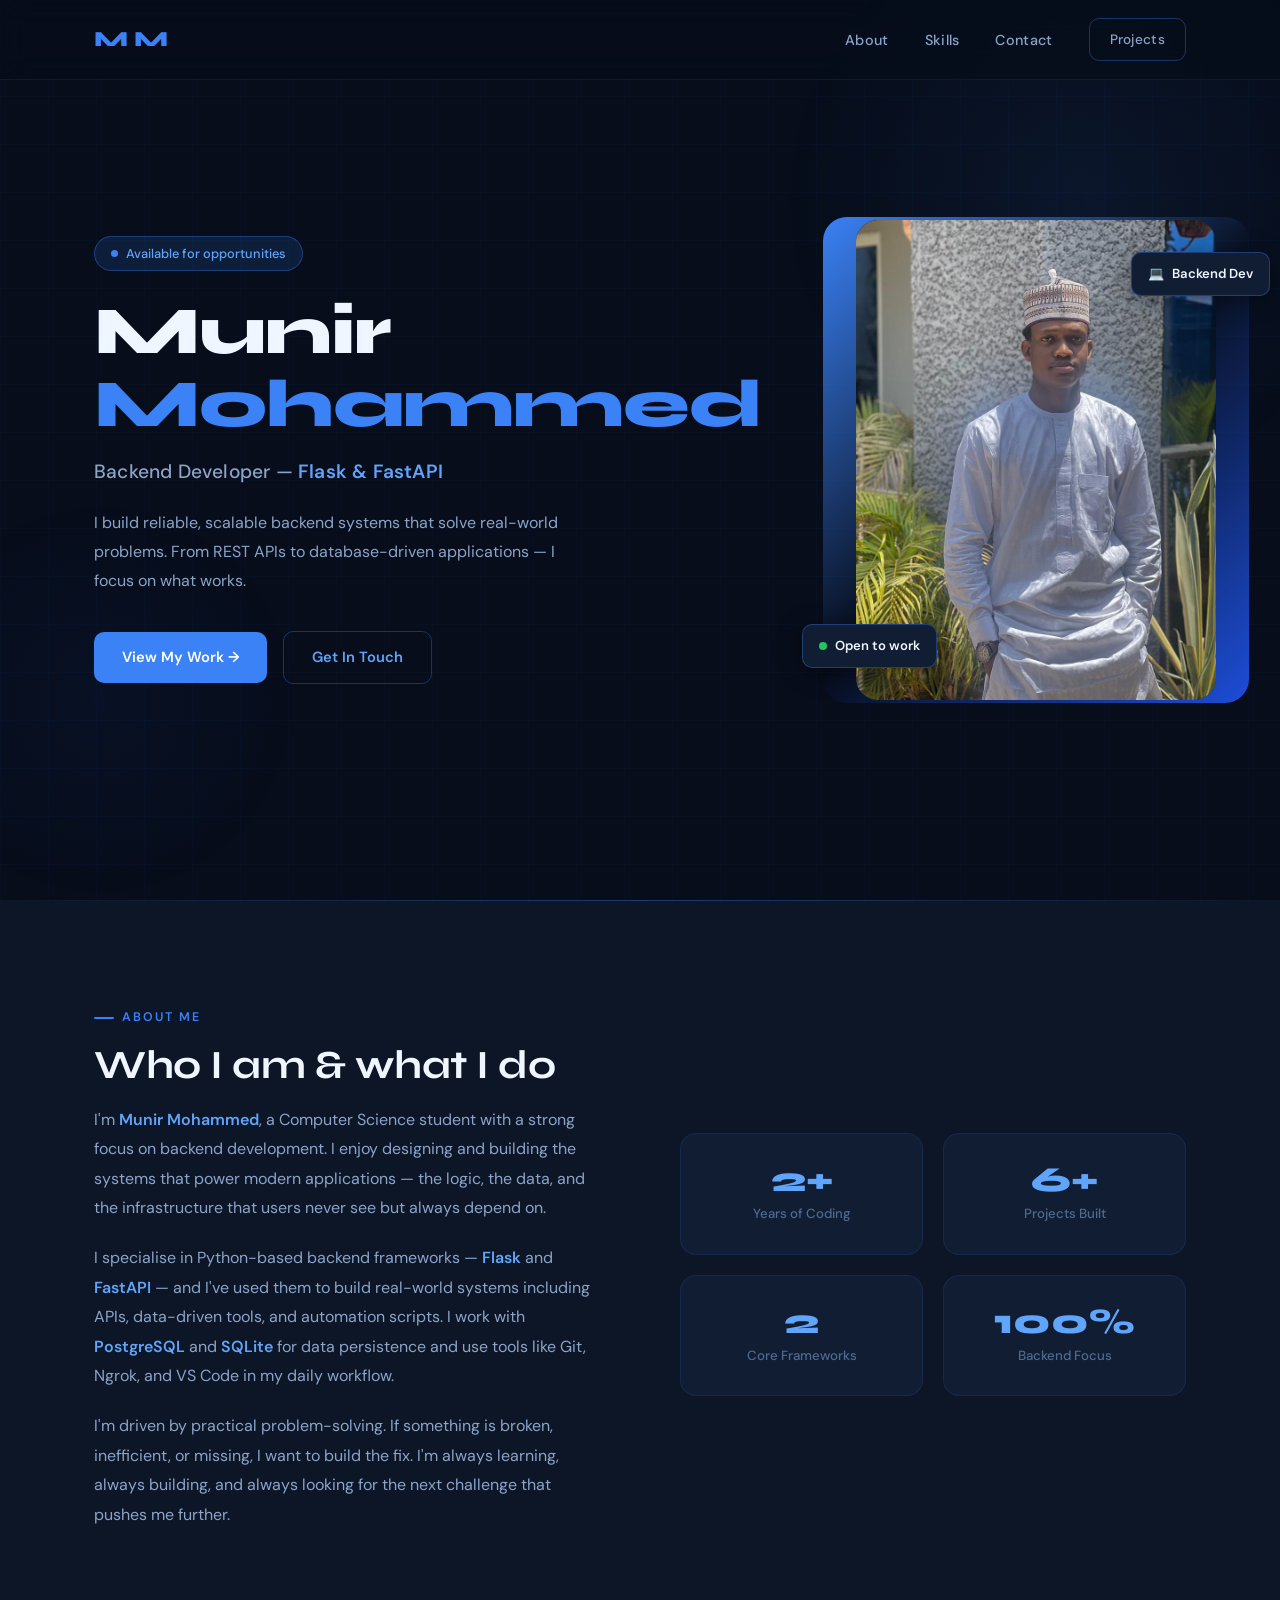
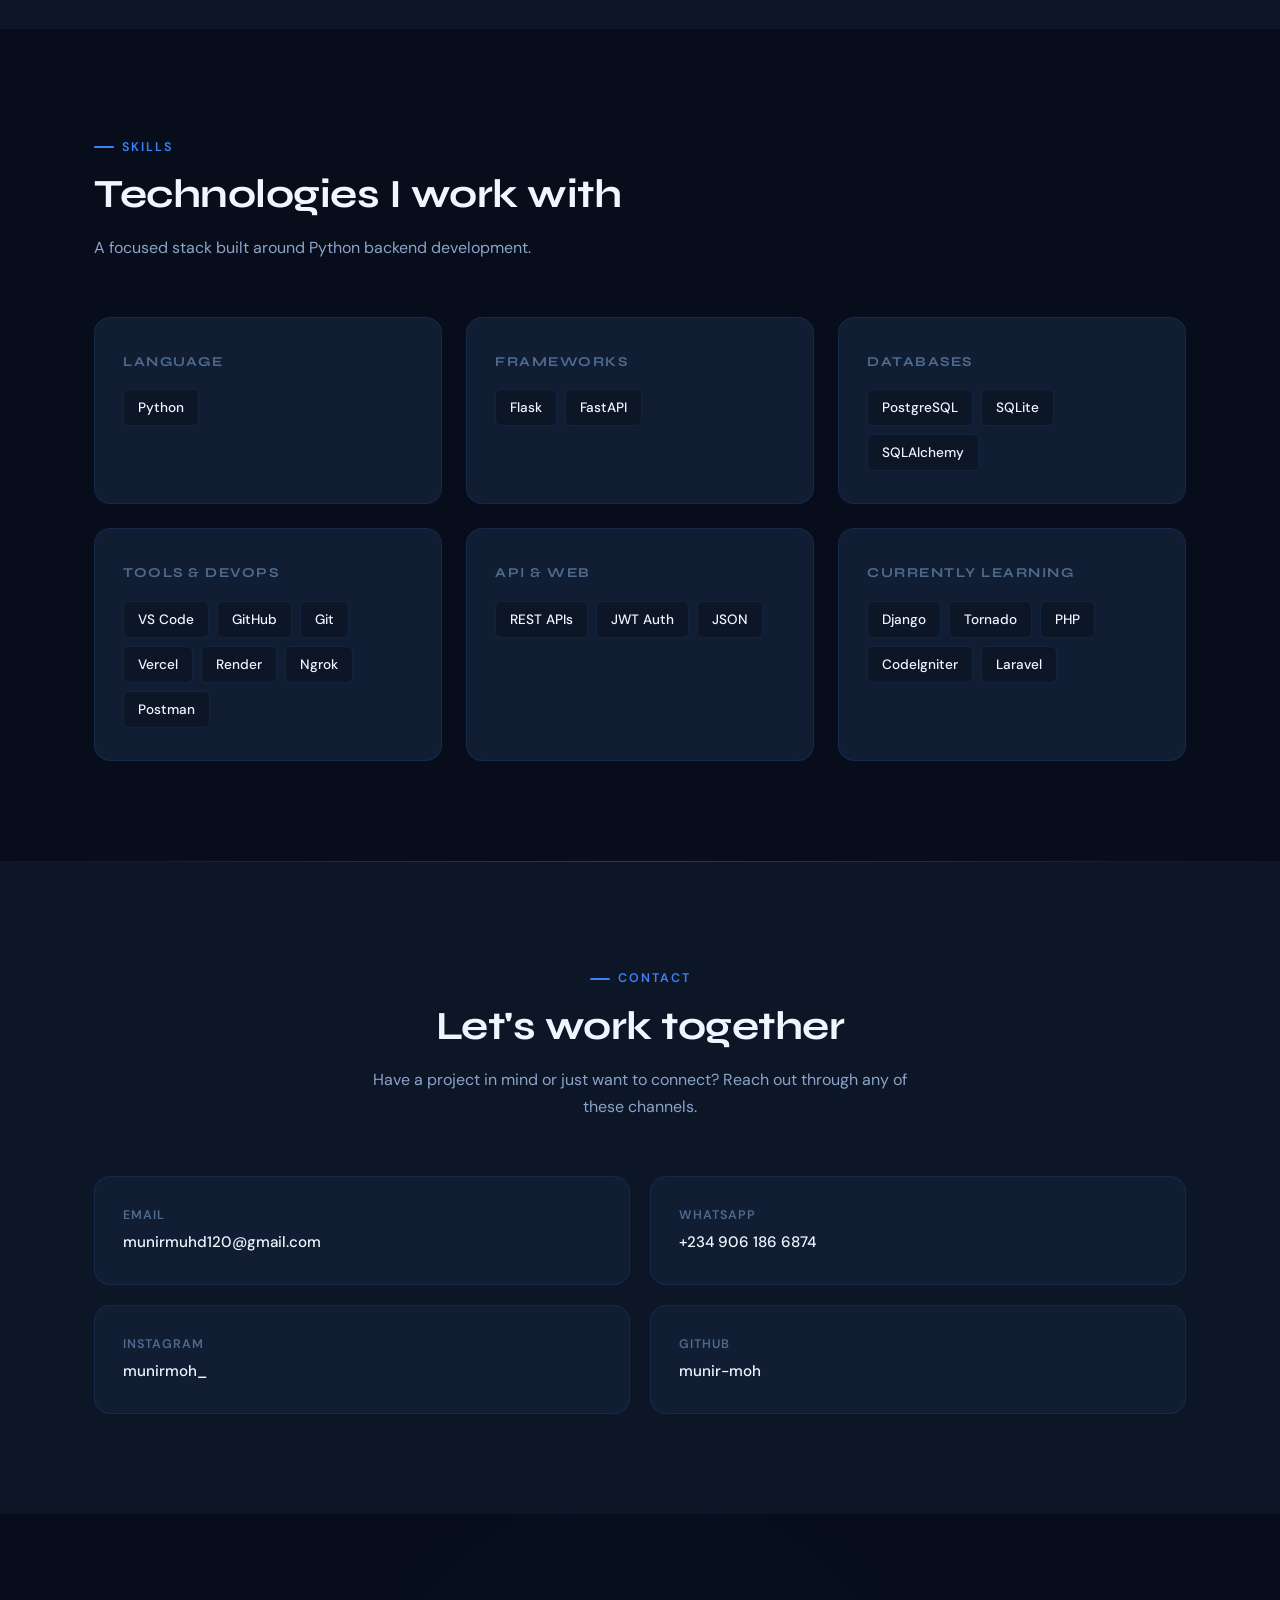
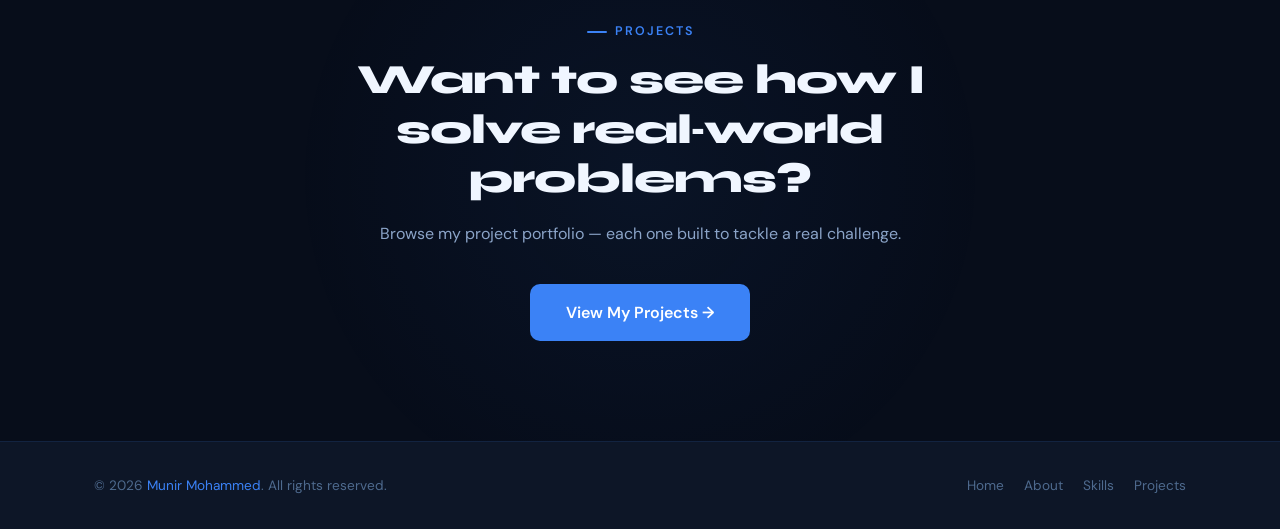
==== commit 6328099c: "clean codes and improve contact link text in HTML;" ====
--- a/index.html
+++ b/index.html
@@ -11,7 +11,6 @@
 </head>
 <body>
 
-  <!-- ═══════════════════════  HEADER  ═══════════════════════ -->
   <header>
     <div class="container">
       <nav>
@@ -35,12 +34,10 @@
     </div>
   </header>
 
-  <!-- ═══════════════════════  HERO  ═════════════════════════ -->
   <section id="hero">
     <div class="container">
       <div class="hero-grid">
 
-        <!-- Left: Text -->
         <div class="hero-text">
           <div class="hero-badge">Available for opportunities</div>
 
@@ -65,7 +62,6 @@
           </div>
         </div>
 
-        <!-- Right: Image -->
         <div class="hero-image-wrap">
           <div class="hero-float-tag tag-exp">
             <span>💻</span> Backend Dev
@@ -84,7 +80,6 @@
     </div>
   </section>
 
-  <!-- ═══════════════════════  ABOUT  ════════════════════════ -->
   <section id="about">
     <div class="container">
       <div class="about-grid">
@@ -135,7 +130,6 @@
     </div>
   </section>
 
-  <!-- ═══════════════════════  SKILLS  ═══════════════════════ -->
   <section id="skills">
     <div class="container">
       <div class="section-header fade-in">
@@ -207,7 +201,6 @@
     </div>
   </section>
 
-  <!-- ═══════════════════════  CONTACT  ══════════════════════ -->
   <section id="contact">
     <div class="container">
       <div class="section-header fade-in" style="text-align:center;">
@@ -227,7 +220,7 @@
           </div>
         </a>
 
-        <a href="https://wa.me/2349061866874?text=Hello%2C%20I%20saw%20your%20portfolio" target="_blank" rel="noopener" class="contact-card">
+        <a href="https://wa.me/2349061866874?text=Hello%2C%20I%20came%20across%20your%20portfolio%20and%20I%E2%80%99d%20love%20to%20talk%20about%20a%20project%20or%20collaboration" target="_blank" rel="noopener" class="contact-card">
           <div>
             <div class="contact-info-label">WhatsApp</div>
             <div class="contact-info-value">+234 906 186 6874</div>
@@ -252,7 +245,6 @@
     </div>
   </section>
 
-  <!-- ═══════════════════════  CTA  ══════════════════════════ -->
   <section id="cta">
     <div class="container">
       <div class="cta-inner fade-in">
@@ -266,7 +258,6 @@
     </div>
   </section>
 
-  <!-- ═══════════════════════  FOOTER  ═══════════════════════ -->
   <footer>
     <div class="container">
       <div class="footer-inner">
@@ -283,7 +274,6 @@
     </div>
   </footer>
 
-  <!-- Back to top -->
   <button id="back-to-top" aria-label="Back to top">↑</button>
 
   <script src="script.js"></script>
--- a/styles.css
+++ b/styles.css
@@ -1,7 +1,5 @@
-/* ===== IMPORTS ===== */
 @import url('https://fonts.googleapis.com/css2?family=Syne:wght@400;500;600;700;800&family=DM+Sans:wght@300;400;500;600&display=swap');
 
-/* ===== CSS VARIABLES ===== */
 :root {
   --bg-primary: #070d1a;
   --bg-secondary: #0d1627;
@@ -26,10 +24,13 @@
   --transition: 0.3s cubic-bezier(0.4, 0, 0.2, 1);
 }
 
-/* ===== RESET & BASE ===== */
 *, *::before, *::after { box-sizing: border-box; margin: 0; padding: 0; }
 
-html { scroll-behavior: smooth; font-size: 16px; }
+html {
+  scroll-behavior: smooth;
+  font-size: 16px;
+  overflow-x: hidden;
+}
 
 body {
   background-color: var(--bg-primary);
@@ -38,9 +39,9 @@
   font-weight: 400;
   line-height: 1.7;
   overflow-x: hidden;
-}
-
-/* Background grid texture */
+  max-width: 100vw;
+}
+
 body::before {
   content: '';
   position: fixed;
@@ -65,12 +66,10 @@
 a { text-decoration: none; color: inherit; }
 ul { list-style: none; }
 
-/* ===== SCROLLBAR ===== */
 ::-webkit-scrollbar { width: 6px; }
 ::-webkit-scrollbar-track { background: var(--bg-primary); }
 ::-webkit-scrollbar-thumb { background: var(--accent-dim); border-radius: 99px; }
 
-/* ===== HEADER / NAV ===== */
 header {
   position: fixed;
   top: 0; left: 0; right: 0;
@@ -182,7 +181,6 @@
 
 .mobile-menu a:hover { color: var(--accent-bright); }
 
-/* ===== BUTTONS ===== */
 .btn {
   display: inline-flex;
   align-items: center;
@@ -222,7 +220,6 @@
   transform: translateY(-2px);
 }
 
-/* ===== SECTION HEADERS ===== */
 .section-label {
   display: inline-flex;
   align-items: center;
@@ -261,7 +258,6 @@
 
 .section-header { margin-bottom: 56px; }
 
-/* ===== HERO SECTION ===== */
 #hero {
   min-height: 100vh;
   display: flex;
@@ -272,7 +268,6 @@
   overflow: hidden;
 }
 
-/* Glow orbs */
 #hero::before {
   content: '';
   position: absolute;
@@ -329,18 +324,18 @@
 
 .hero-name {
   font-family: var(--font-display);
-  font-size: clamp(2.8rem, 6vw, 4.2rem);
+  font-size: clamp(2rem, 8vw, 4.2rem);
   font-weight: 800;
   color: var(--text-primary);
   line-height: 1.08;
-  letter-spacing: -2px;
+  letter-spacing: -1px;
   margin-bottom: 16px;
 }
 
 .hero-name .accent { color: var(--accent); }
 
 .hero-title {
-  font-size: clamp(1rem, 2vw, 1.2rem);
+  font-size: clamp(0.9rem, 4vw, 1.2rem);
   font-weight: 500;
   color: var(--text-secondary);
   margin-bottom: 20px;
@@ -367,7 +362,6 @@
   flex-wrap: wrap;
 }
 
-/* Hero image */
 .hero-image-wrap {
   position: relative;
   display: flex;
@@ -416,7 +410,6 @@
 
 .hero-image-wrap:hover .hero-image-inner img { transform: scale(1.03); }
 
-/* Floating tags */
 .hero-float-tag {
   position: absolute;
   background: var(--bg-card);
@@ -443,7 +436,6 @@
 .tag-available { bottom: 32px; left: -24px; }
 .tag-exp { top: 32px; right: -24px; }
 
-/* ===== ABOUT SECTION ===== */
 #about {
   padding: 100px 0;
   background: var(--bg-secondary);
@@ -512,7 +504,6 @@
   font-weight: 500;
 }
 
-/* ===== SKILLS SECTION ===== */
 #skills {
   padding: 100px 0;
 }
@@ -595,7 +586,6 @@
   color: var(--accent-bright);
 }
 
-/* ===== CONTACT SECTION ===== */
 #contact {
   padding: 100px 0;
   background: var(--bg-secondary);
@@ -678,7 +668,6 @@
   transform: translate(3px, -3px);
 }
 
-/* ===== CTA SECTION ===== */
 #cta {
   padding: 100px 0;
   text-align: center;
@@ -719,7 +708,6 @@
   margin-bottom: 36px;
 }
 
-/* ===== FOOTER ===== */
 footer {
   background: var(--bg-secondary);
   border-top: 1px solid var(--border);
@@ -755,7 +743,6 @@
 
 .footer-links a:hover { color: var(--accent-bright); }
 
-/* ===== BACK TO TOP ===== */
 #back-to-top {
   position: fixed;
   bottom: 32px;
@@ -789,7 +776,6 @@
   transform: translateY(-3px);
 }
 
-/* ===== PROJECTS PAGE ===== */
 .projects-hero {
   padding: 140px 0 60px;
   text-align: center;
@@ -809,7 +795,6 @@
   gap: 24px;
 }
 
-/* ===== PROJECT CARD ===== */
 .project-card {
   background: var(--bg-card);
   border: 1px solid var(--border);
@@ -893,7 +878,6 @@
   transform: rotate(180deg);
 }
 
-/* Card body / expanded content */
 .card-body {
   max-height: 0;
   overflow: hidden;
@@ -981,7 +965,6 @@
   justify-content: flex-end;
 }
 
-/* ===== FADE IN ANIMATION ===== */
 .fade-in {
   opacity: 0;
   transform: translateY(28px);
@@ -998,7 +981,6 @@
 .fade-in-delay-3 { transition-delay: 0.3s; }
 .fade-in-delay-4 { transition-delay: 0.4s; }
 
-/* ===== RESPONSIVE ===== */
 @media (max-width: 1024px) {
   .hero-grid {
     grid-template-columns: 1fr 340px;
@@ -1019,11 +1001,28 @@
     gap: 40px;
   }
 
-  /* Image first on mobile */
   .hero-image-wrap { order: -1; }
 
-  .hero-intro { margin-left: auto; margin-right: auto; }
-  .hero-actions { justify-content: center; }
+  .hero-intro {
+    margin-left: auto;
+    margin-right: auto;
+    font-size: 0.95rem;
+    max-width: 100%;
+  }
+
+  .hero-actions {
+    justify-content: center;
+    flex-direction: column;
+    align-items: center;
+    width: 100%;
+  }
+
+  .hero-actions .btn {
+    width: 100%;
+    max-width: 320px;
+    justify-content: center;
+  }
+
   .hero-badge { justify-content: center; }
 
   .hero-image-inner img { height: 360px; }
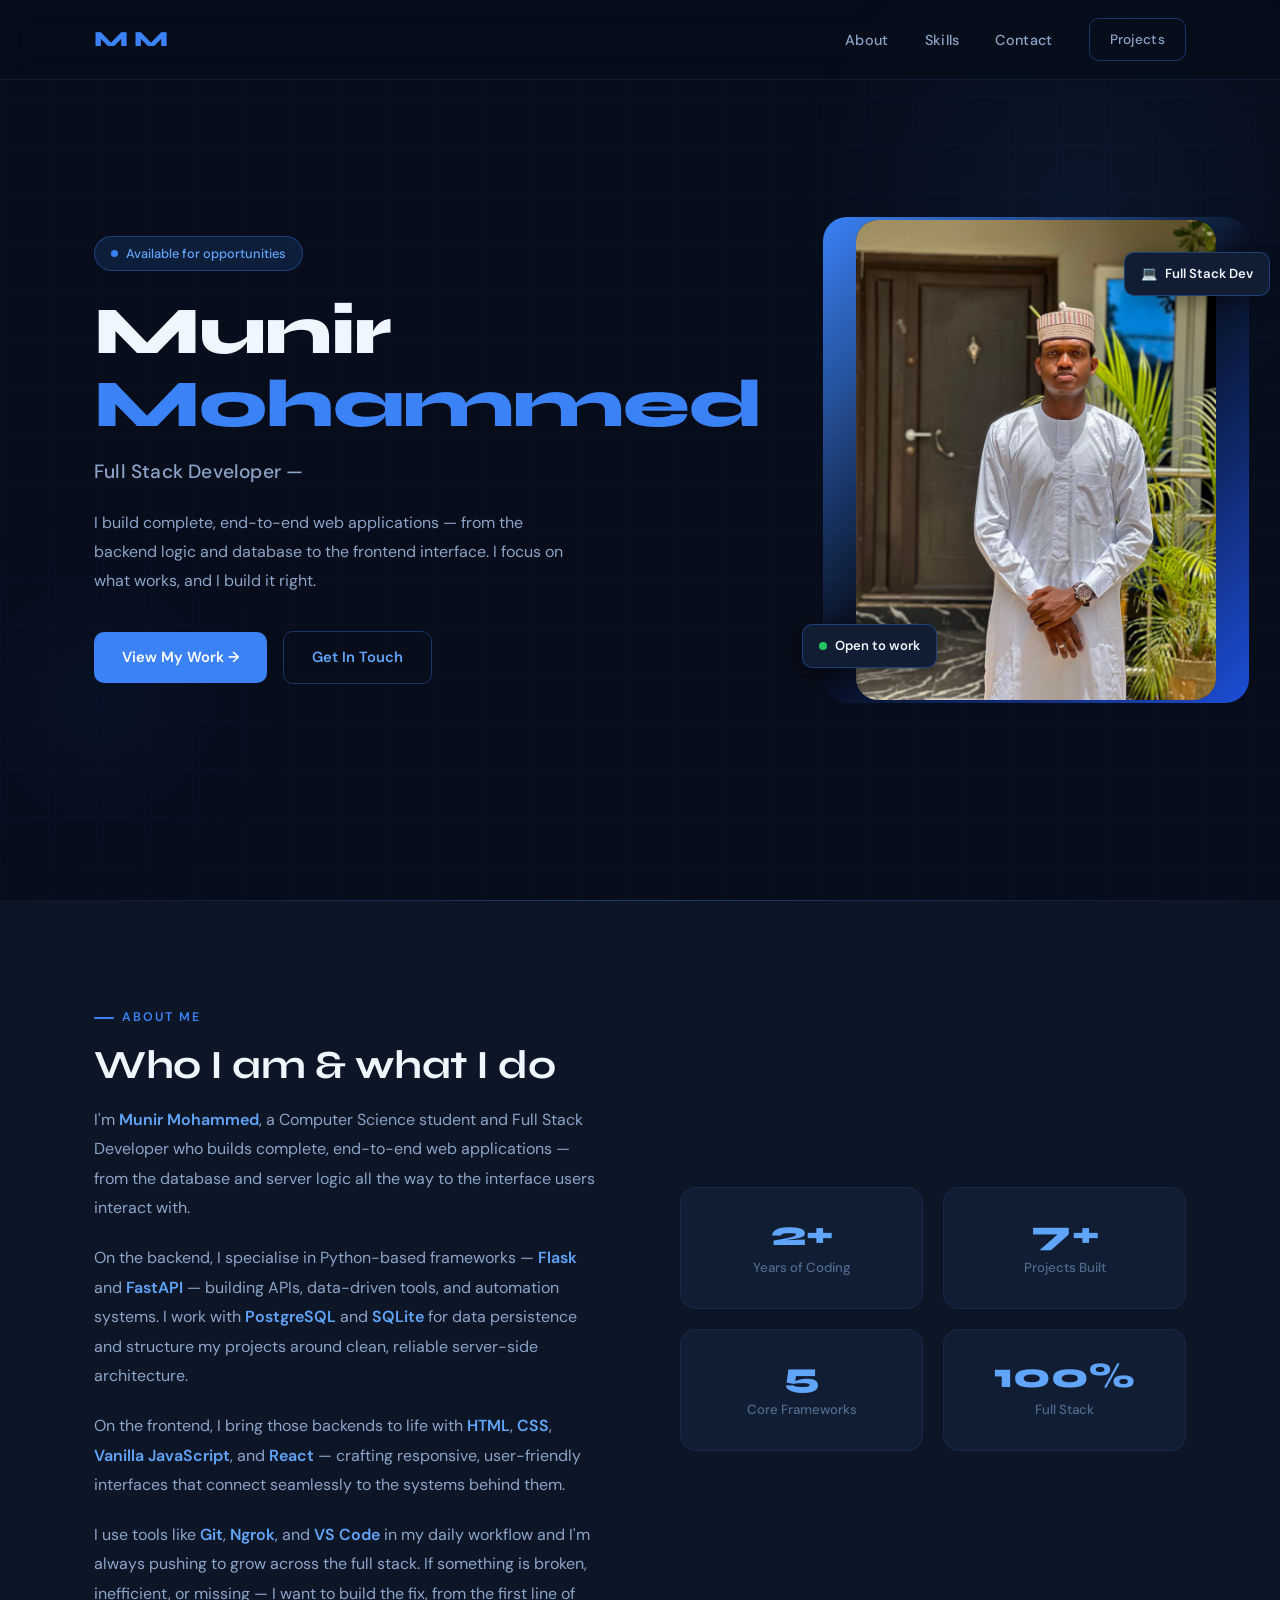
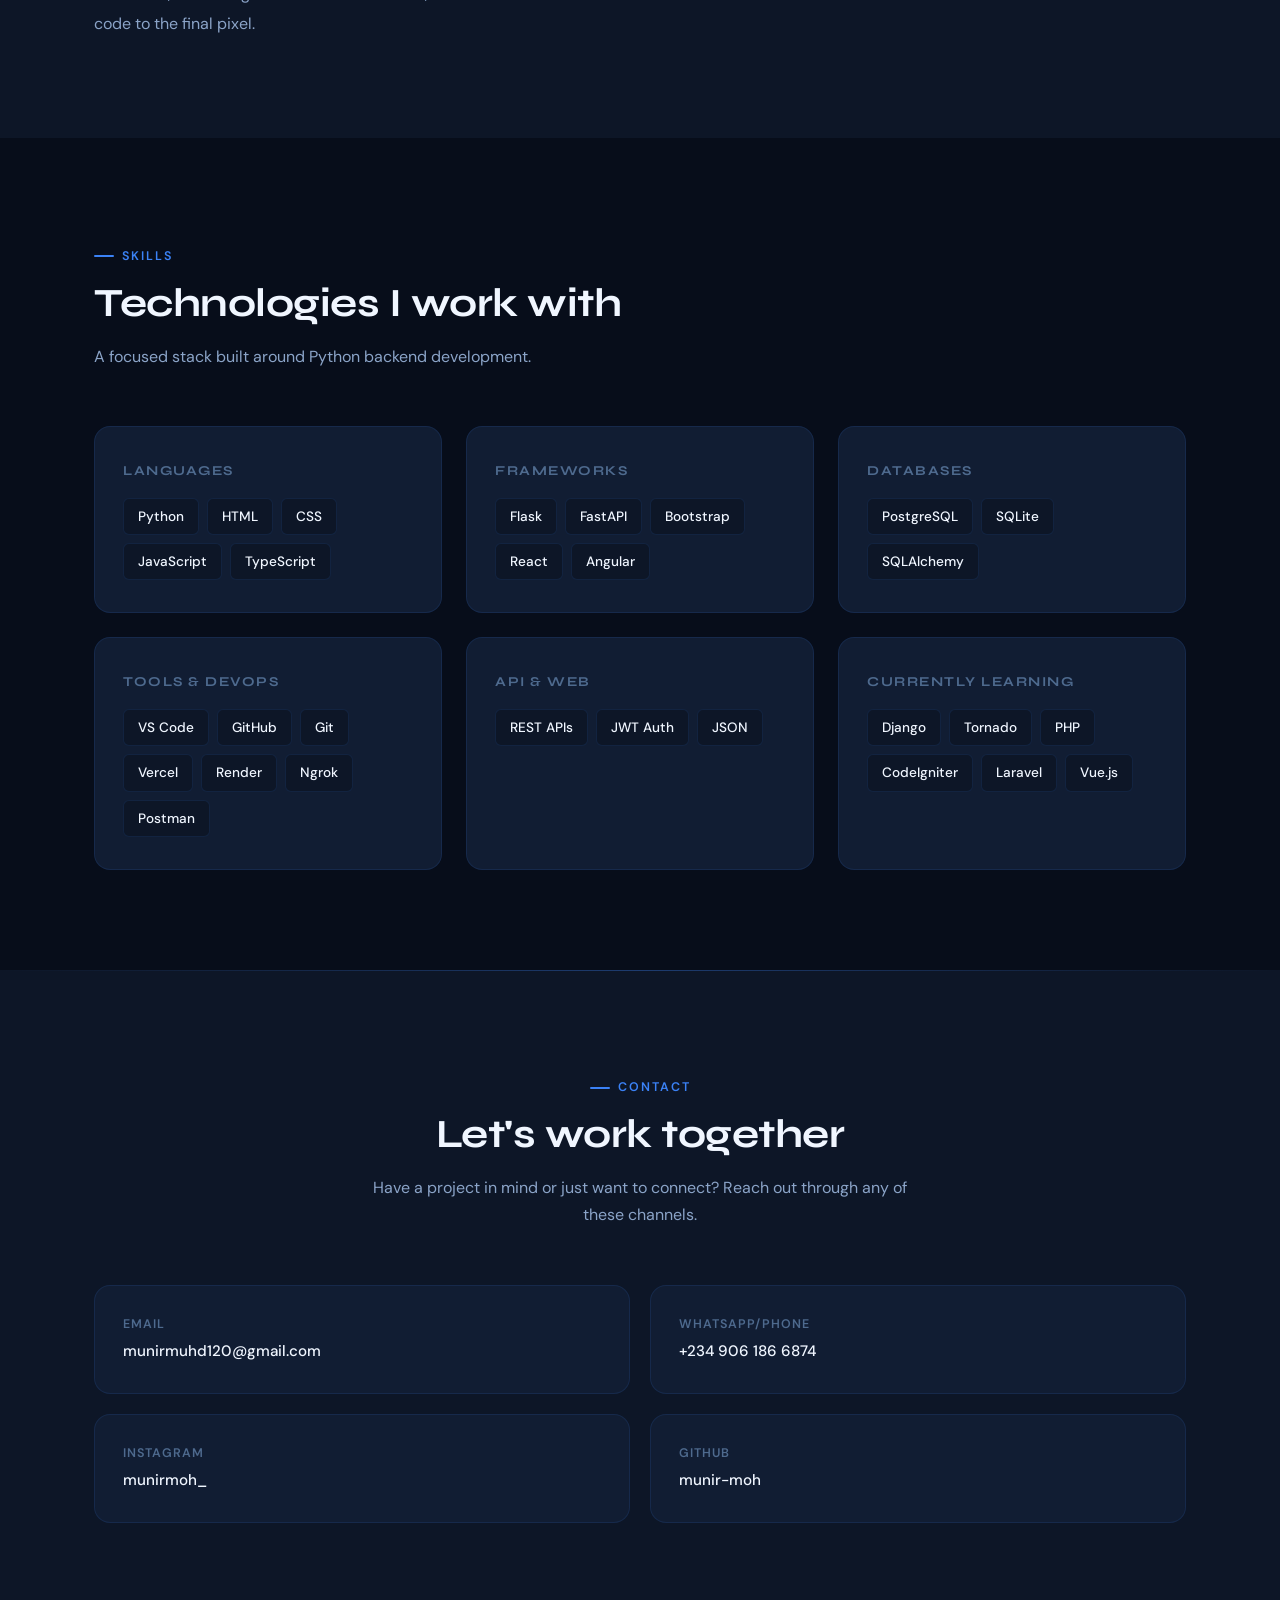
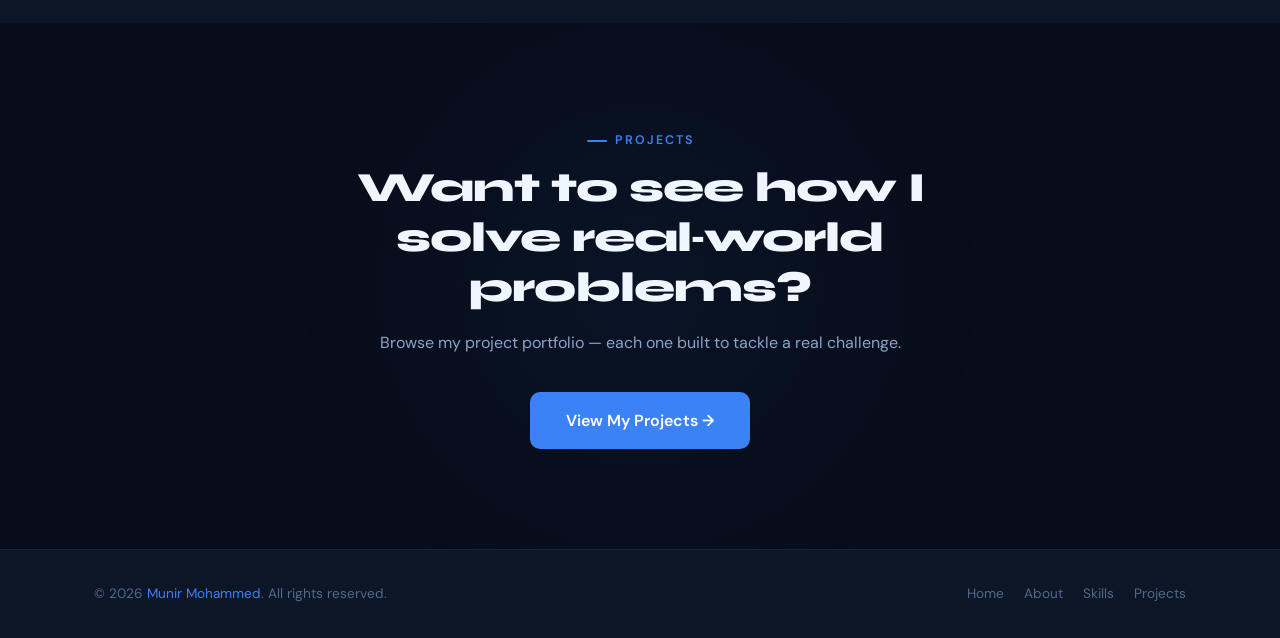
==== commit c9f0022a: "Update portfolio content and enhance project descriptions; add favicon and improve tech stack detail" ====
--- a/index.html
+++ b/index.html
@@ -5,6 +5,7 @@
   <meta name="viewport" content="width=device-width, initial-scale=1.0" />
   <meta name="description" content="Munir Mohammed – Backend Developer specialising in Flask & FastAPI." />
   <title>Munir Mohammed | Backend Developer</title>
+  <link rel="icon" type="image/svg+xml" href="favicon.svg" />
   <link rel="stylesheet" href="styles.css" />
   <link rel="preconnect" href="https://fonts.googleapis.com" />
   <link rel="preconnect" href="https://fonts.gstatic.com" crossorigin />
@@ -47,13 +48,12 @@
           </h1>
 
           <p class="hero-title">
-            Backend Developer &mdash;
-            <span>Flask &amp; FastAPI</span>
+            Full Stack Developer &mdash;
           </p>
 
           <p class="hero-intro">
-            I build reliable, scalable backend systems that solve real-world problems.
-            From REST APIs to database-driven applications — I focus on what works.
+            I build complete, end-to-end web applications — from the backend logic and database to the frontend interface. 
+            I focus on what works, and I build it right.
           </p>
 
           <div class="hero-actions">
@@ -64,7 +64,7 @@
 
         <div class="hero-image-wrap">
           <div class="hero-float-tag tag-exp">
-            <span>💻</span> Backend Dev
+            <span>💻</span> Full Stack Dev
           </div>
 
           <div class="hero-image-inner">
@@ -88,22 +88,26 @@
           <div class="section-label">About Me</div>
           <h2 class="section-title">Who I am &amp; what I do</h2>
           <p>
-            I'm <strong>Munir Mohammed</strong>, a Computer Science student with a strong focus on
-            backend development. I enjoy designing and building the systems that power modern
-            applications — the logic, the data, and the infrastructure that users never see but
-            always depend on.
-          </p>
-          <p>
-            I specialise in Python-based backend frameworks — <strong>Flask</strong> and
-            <strong>FastAPI</strong> — and I've used them to build real-world systems including
-            APIs, data-driven tools, and automation scripts. I work with
-            <strong>PostgreSQL</strong> and <strong>SQLite</strong> for data persistence
-            and use tools like Git, Ngrok, and VS Code in my daily workflow.
-          </p>
-          <p>
-            I'm driven by practical problem-solving. If something is broken, inefficient, or
-            missing, I want to build the fix. I'm always learning, always building, and
-            always looking for the next challenge that pushes me further.
+            I'm <strong>Munir Mohammed</strong>, a Computer Science student and Full Stack Developer
+            who builds complete, end-to-end web applications — from the database and server logic
+            all the way to the interface users interact with.
+          </p>
+          <p>
+            On the backend, I specialise in Python-based frameworks — <strong>Flask</strong> and
+            <strong>FastAPI</strong> — building APIs, data-driven tools, and automation systems.
+            I work with <strong>PostgreSQL</strong> and <strong>SQLite</strong> for data persistence
+            and structure my projects around clean, reliable server-side architecture.
+          </p>
+          <p>
+          On the frontend, I bring those backends to life with <strong>HTML</strong>,
+          <strong>CSS</strong>, <strong>Vanilla JavaScript</strong>, and <strong>React</strong> — crafting responsive,
+          user-friendly interfaces that connect seamlessly to the systems behind them.
+          </p>
+          <p>
+            I use tools like <strong>Git</strong>, <strong>Ngrok</strong>, and <strong>VS Code</strong>
+            in my daily workflow and I'm always pushing to grow across the full stack. If something
+            is broken, inefficient, or missing — I want to build the fix, from the first line of
+            code to the final pixel.
           </p>
         </div>
 
@@ -113,16 +117,16 @@
             <div class="stat-label">Years of Coding</div>
           </div>
           <div class="stat-card">
-            <div class="stat-number">6+</div>
+            <div class="stat-number">7+</div>
             <div class="stat-label">Projects Built</div>
           </div>
           <div class="stat-card">
-            <div class="stat-number">2</div>
+            <div class="stat-number">5</div>
             <div class="stat-label">Core Frameworks</div>
           </div>
           <div class="stat-card">
             <div class="stat-number">100%</div>
-            <div class="stat-label">Backend Focus</div>
+            <div class="stat-label">Full Stack</div>
           </div>
         </div>
 
@@ -141,9 +145,13 @@
       <div class="skills-grid">
 
         <div class="skill-category fade-in fade-in-delay-1">
-          <div class="skill-cat-title">Language</div>
+          <div class="skill-cat-title">Languages</div>
           <div class="skill-tags">
             <span class="skill-tag">Python</span>
+            <span class="skill-tag">HTML</span>
+            <span class="skill-tag">CSS</span>
+            <span class="skill-tag">JavaScript</span>
+            <span class="skill-tag">TypeScript</span>
           </div>
         </div>
 
@@ -152,6 +160,9 @@
           <div class="skill-tags">
             <span class="skill-tag">Flask</span>
             <span class="skill-tag">FastAPI</span>
+            <span class="skill-tag">Bootstrap</span>
+            <span class="skill-tag">React</span>
+            <span class="skill-tag">Angular</span>
           </div>
         </div>
 
@@ -194,6 +205,7 @@
             <span class="skill-tag">PHP</span>
             <span class="skill-tag">CodeIgniter</span>
             <span class="skill-tag">Laravel</span>
+            <span class="skill-tag">Vue.js</span>
           </div>
         </div>
 
@@ -222,7 +234,7 @@
 
         <a href="https://wa.me/2349061866874?text=Hello%2C%20I%20came%20across%20your%20portfolio%20and%20I%E2%80%99d%20love%20to%20talk%20about%20a%20project%20or%20collaboration" target="_blank" rel="noopener" class="contact-card">
           <div>
-            <div class="contact-info-label">WhatsApp</div>
+            <div class="contact-info-label">WhatsApp/Phone</div>
             <div class="contact-info-value">+234 906 186 6874</div>
           </div>
         </a>
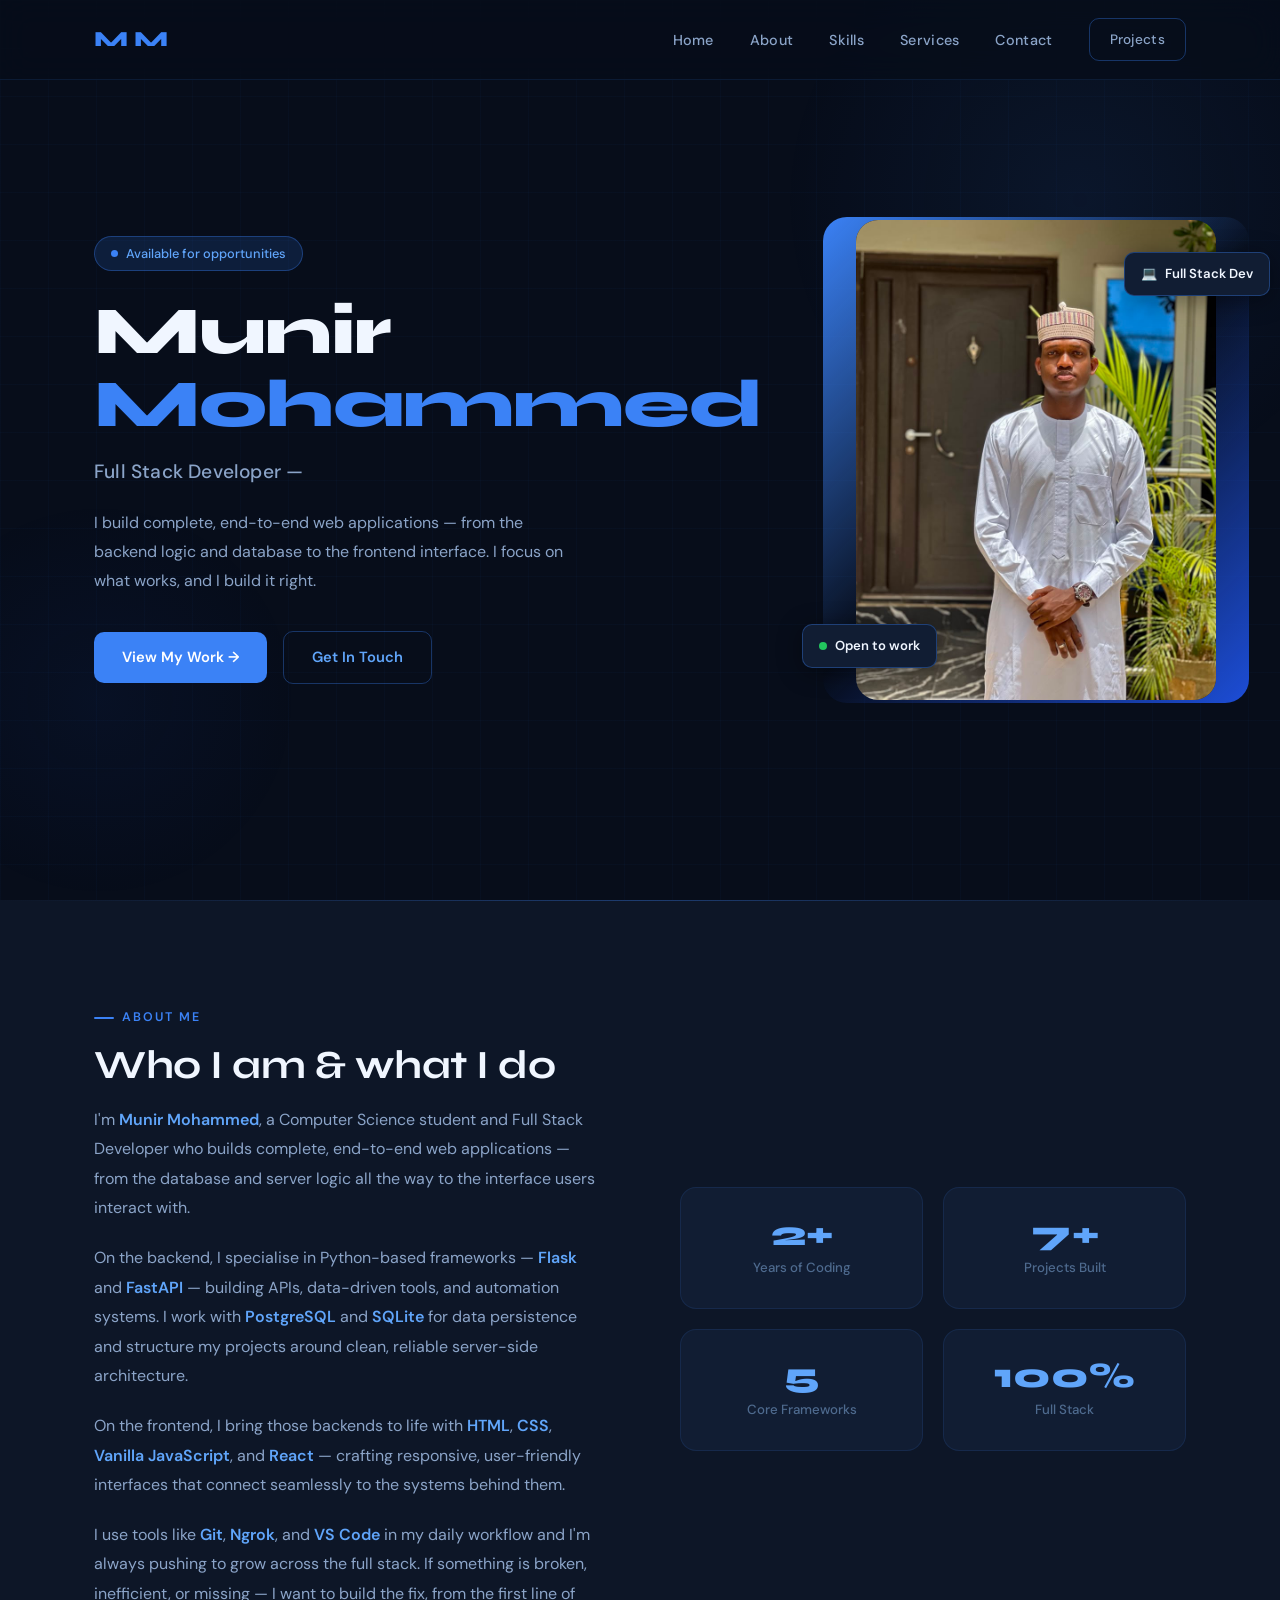
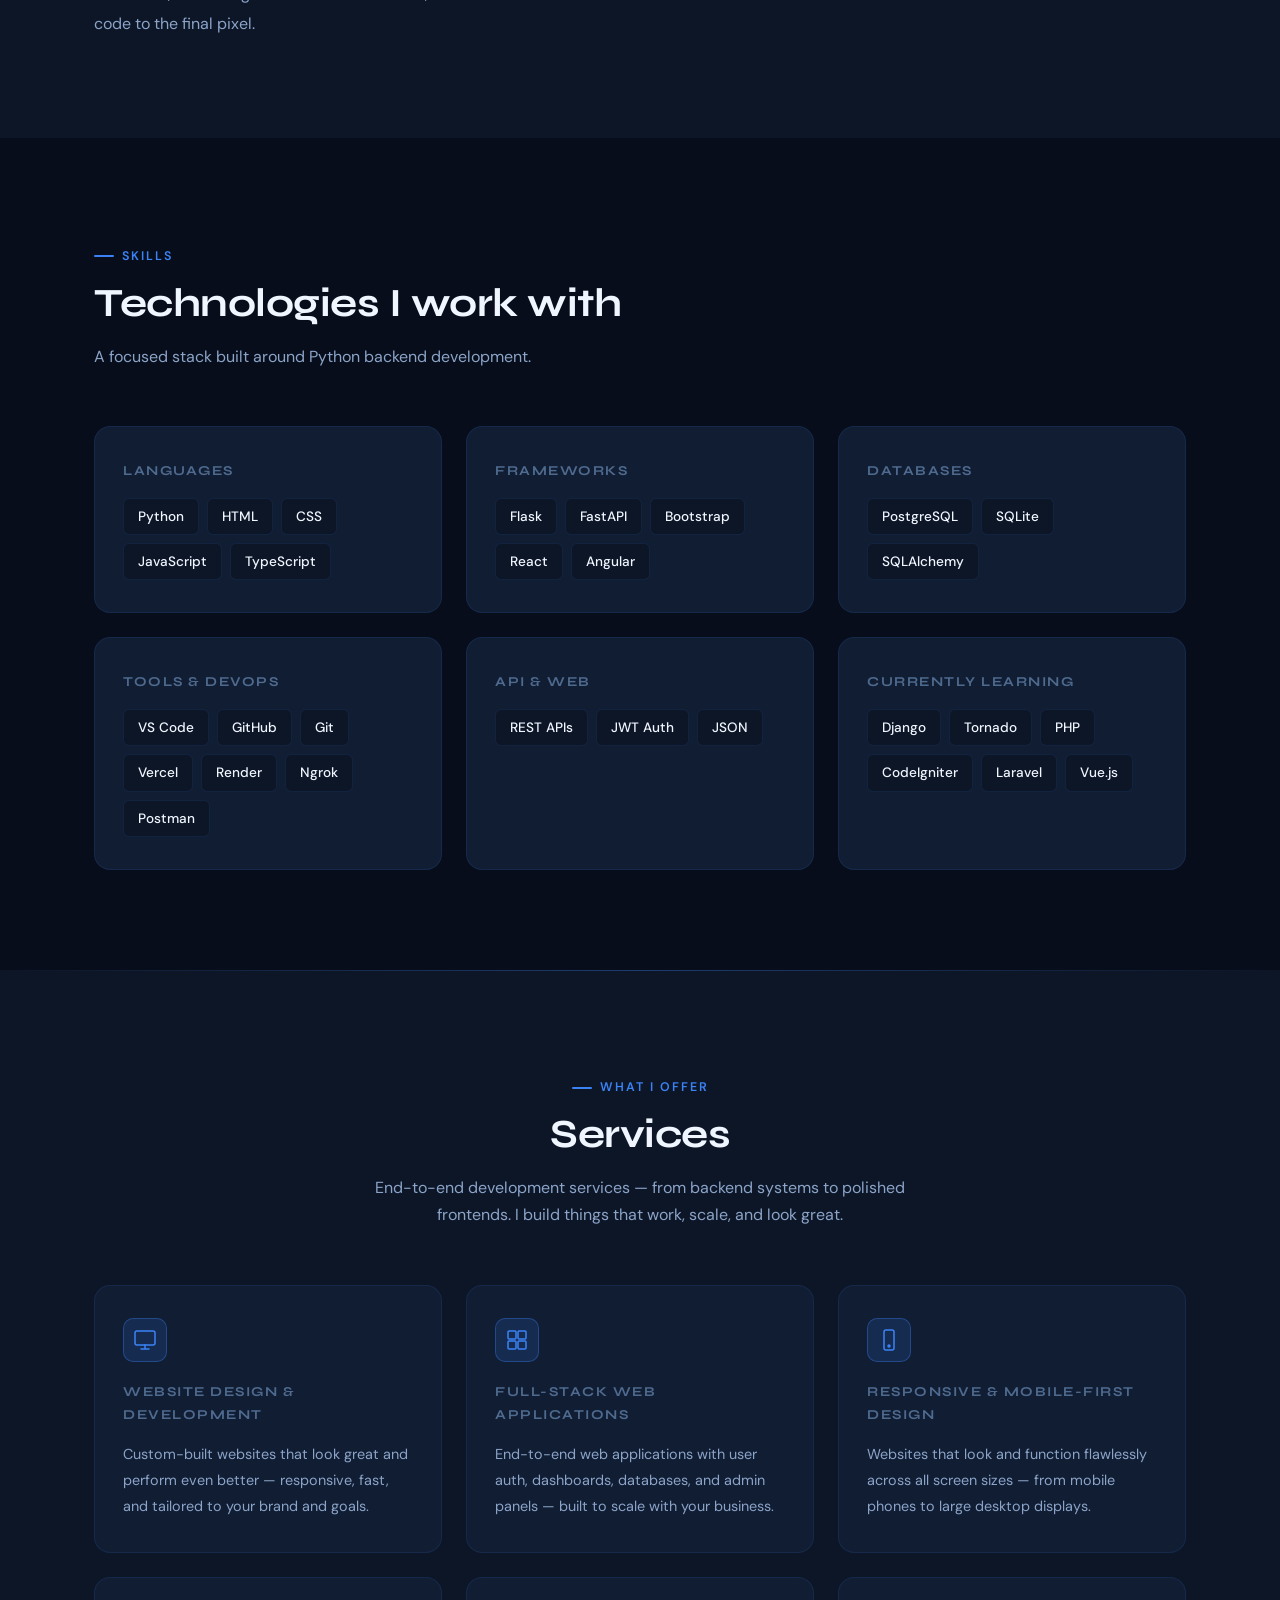
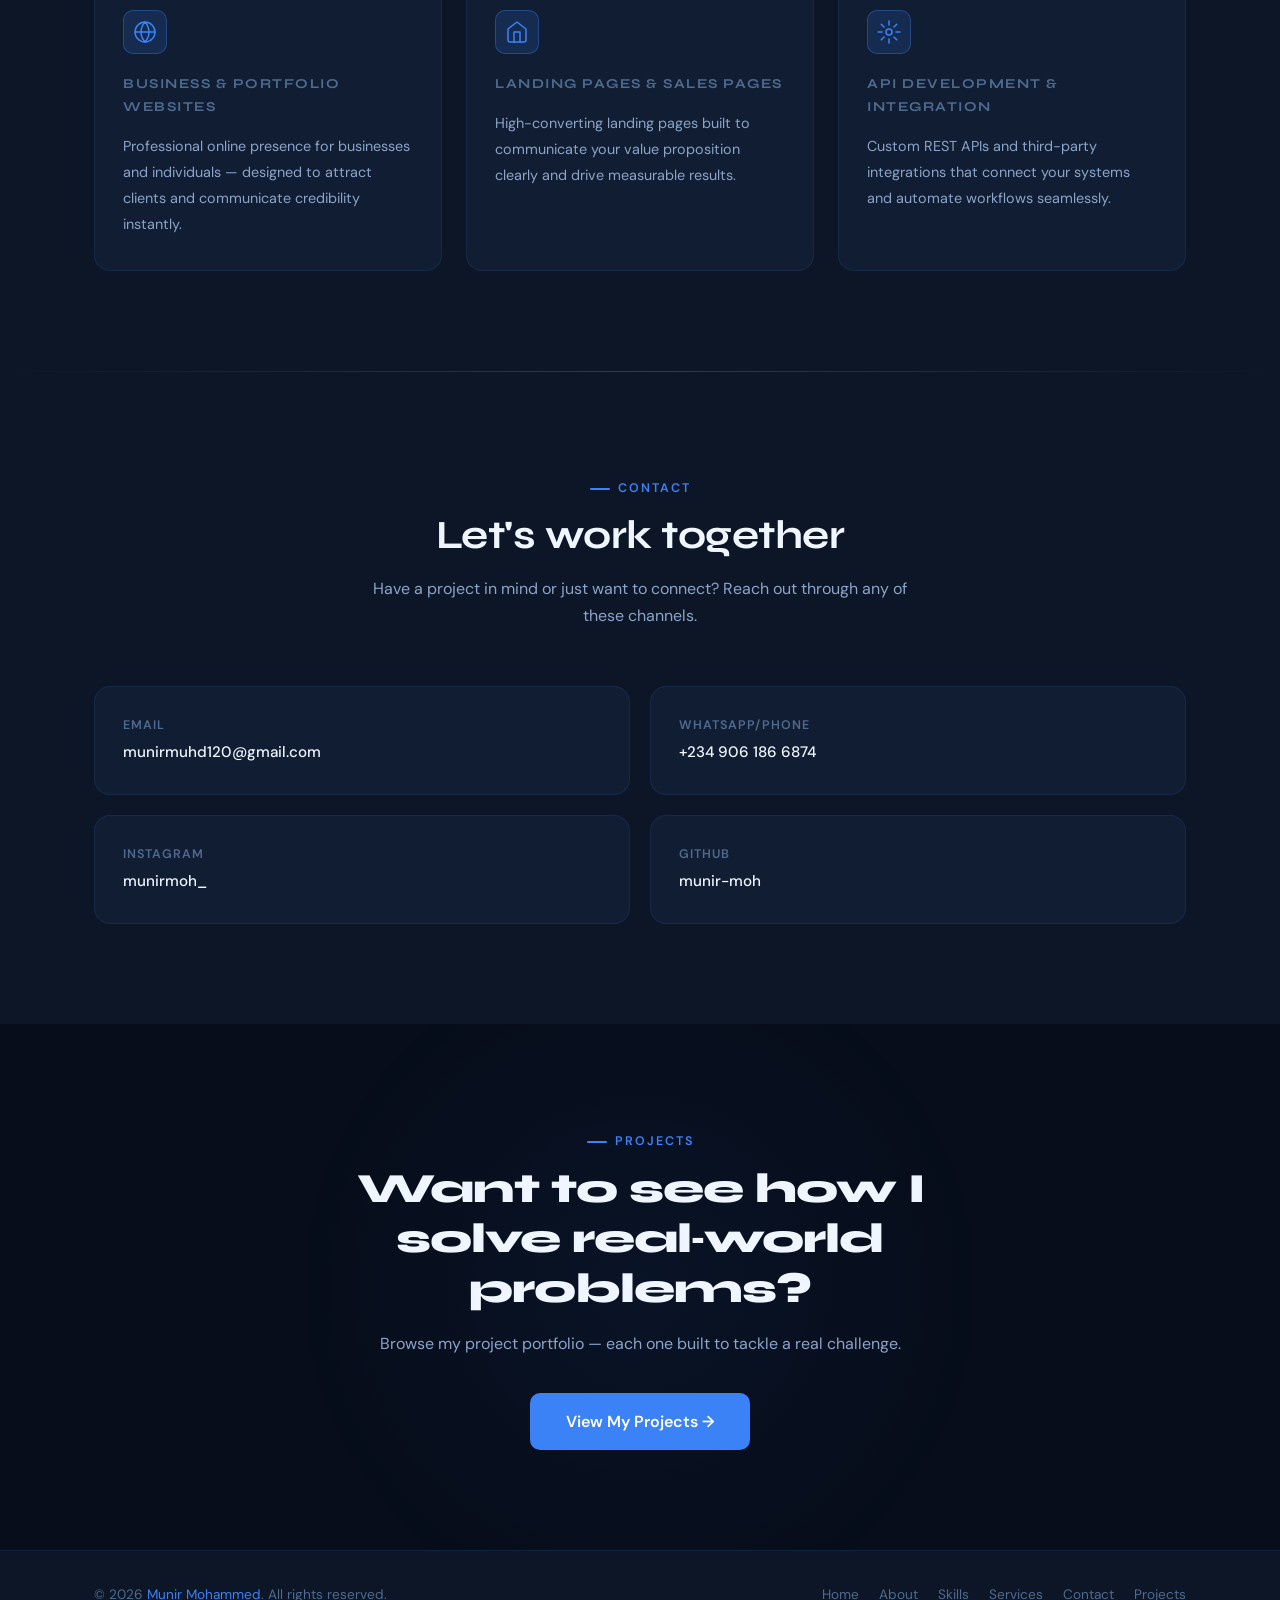
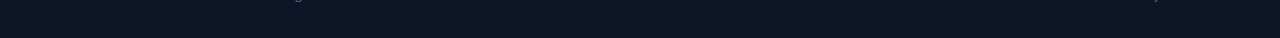
==== commit fe86a514: "Add services section to portfolio; update navigation links and styles" ====
--- a/index.html
+++ b/index.html
@@ -3,8 +3,8 @@
 <head>
   <meta charset="UTF-8" />
   <meta name="viewport" content="width=device-width, initial-scale=1.0" />
-  <meta name="description" content="Munir Mohammed – Backend Developer specialising in Flask & FastAPI." />
-  <title>Munir Mohammed | Backend Developer</title>
+  <meta name="description" content="Munir Mohammed – Full Stack Developer specialising in Flask, FastAPI, and React." />
+  <title>Munir Mohammed | Full Stack Developer</title>
   <link rel="icon" type="image/svg+xml" href="favicon.svg" />
   <link rel="stylesheet" href="styles.css" />
   <link rel="preconnect" href="https://fonts.googleapis.com" />
@@ -17,8 +17,10 @@
       <nav>
         <a href="index.html" class="nav-logo"><span>M M</span></a>
         <ul class="nav-links">
+          <li><a href="#hero">Home</a></li>
           <li><a href="#about">About</a></li>
           <li><a href="#skills">Skills</a></li>
+          <li><a href="#services">Services</a></li>
           <li><a href="#contact">Contact</a></li>
           <li><a href="projects.html" class="btn btn-outline" style="padding:9px 20px;font-size:0.85rem;">Projects</a></li>
         </ul>
@@ -29,7 +31,9 @@
     </div>
     <div class="mobile-menu">
       <a href="#about">About</a>
+      <a href="#about">About</a>
       <a href="#skills">Skills</a>
+      <a href="#services">Services</a>
       <a href="#contact">Contact</a>
       <a href="projects.html">Projects →</a>
     </div>
@@ -213,6 +217,107 @@
     </div>
   </section>
 
+  <section id="services">
+  <div class="container">
+    <div class="section-header fade-in" style="text-align:center;">
+      <div class="section-label" style="justify-content:center;">What I Offer</div>
+      <h2 class="section-title">Services</h2>
+      <p class="section-subtitle" style="margin:0 auto;">
+        End-to-end development services — from backend systems to polished frontends.
+        I build things that work, scale, and look great.
+      </p>
+    </div>
+
+    <div class="skills-grid">
+
+      <div class="skill-category fade-in fade-in-delay-1">
+        <div class="skill-icon">
+          <svg viewBox="0 0 24 24" fill="none" stroke="var(--accent)" stroke-width="1.5" stroke-linecap="round" stroke-linejoin="round" width="24" height="24">
+            <rect x="2" y="3" width="20" height="14" rx="2"/>
+            <path d="M8 21h8M12 17v4"/>
+          </svg>
+        </div>
+        <div class="skill-cat-title">Website Design & Development</div>
+        <p style="font-size:0.9rem;color:var(--text-secondary);line-height:1.8;">
+          Custom-built websites that look great and perform even better —
+          responsive, fast, and tailored to your brand and goals.
+        </p>
+      </div>
+
+      <div class="skill-category fade-in fade-in-delay-2">
+        <div class="skill-icon">
+          <svg viewBox="0 0 24 24" fill="none" stroke="var(--accent)" stroke-width="1.5" stroke-linecap="round" stroke-linejoin="round" width="24" height="24">
+            <rect x="3" y="3" width="8" height="8" rx="1"/>
+            <rect x="13" y="3" width="8" height="8" rx="1"/>
+            <rect x="3" y="13" width="8" height="8" rx="1"/>
+            <rect x="13" y="13" width="8" height="8" rx="1"/>
+          </svg>
+        </div>
+        <div class="skill-cat-title">Full-Stack Web Applications</div>
+        <p style="font-size:0.9rem;color:var(--text-secondary);line-height:1.8;">
+          End-to-end web applications with user auth, dashboards, databases,
+          and admin panels — built to scale with your business.
+        </p>
+      </div>
+
+      <div class="skill-category fade-in fade-in-delay-3">
+        <div class="skill-icon">
+          <svg viewBox="0 0 24 24" fill="none" stroke="var(--accent)" stroke-width="1.5" stroke-linecap="round" stroke-linejoin="round" width="24" height="24">
+            <rect x="7" y="2" width="10" height="20" rx="2"/>
+            <circle cx="12" cy="18" r="1" fill="var(--accent)"/>
+          </svg>
+        </div>
+        <div class="skill-cat-title">Responsive & Mobile-First Design</div>
+        <p style="font-size:0.9rem;color:var(--text-secondary);line-height:1.8;">
+          Websites that look and function flawlessly across all screen sizes —
+          from mobile phones to large desktop displays.
+        </p>
+      </div>
+
+      <div class="skill-category fade-in fade-in-delay-1">
+        <div class="skill-icon">
+          <svg viewBox="0 0 24 24" fill="none" stroke="var(--accent)" stroke-width="1.5" stroke-linecap="round" stroke-linejoin="round" width="24" height="24">
+            <circle cx="12" cy="12" r="10"/>
+            <path d="M2 12h20M12 2a15.3 15.3 0 0 1 4 10 15.3 15.3 0 0 1-4 10 15.3 15.3 0 0 1-4-10 15.3 15.3 0 0 1 4-10z"/>
+          </svg>
+        </div>
+        <div class="skill-cat-title">Business & Portfolio Websites</div>
+        <p style="font-size:0.9rem;color:var(--text-secondary);line-height:1.8;">
+          Professional online presence for businesses and individuals —
+          designed to attract clients and communicate credibility instantly.
+        </p>
+      </div>
+
+      <div class="skill-category fade-in fade-in-delay-2">
+        <div class="skill-icon">
+          <svg viewBox="0 0 24 24" fill="none" stroke="var(--accent)" stroke-width="1.5" stroke-linecap="round" stroke-linejoin="round" width="24" height="24">
+            <path d="M3 9l9-7 9 7v11a2 2 0 0 1-2 2H5a2 2 0 0 1-2-2z"/>
+            <polyline points="9 22 9 12 15 12 15 22"/>
+          </svg>
+        </div>
+        <div class="skill-cat-title">Landing Pages & Sales Pages</div>
+        <p style="font-size:0.9rem;color:var(--text-secondary);line-height:1.8;">
+          High-converting landing pages built to communicate your value
+          proposition clearly and drive measurable results.
+        </p>
+      </div>
+
+      <div class="skill-category fade-in fade-in-delay-3">
+        <div class="skill-icon">
+          <svg viewBox="0 0 24 24" fill="none" stroke="var(--accent)" stroke-width="1.5" stroke-linecap="round" stroke-linejoin="round" width="24" height="24">
+            <circle cx="12" cy="12" r="3"/>
+            <path d="M12 1v4M12 19v4M4.22 4.22l2.83 2.83M16.95 16.95l2.83 2.83M1 12h4M19 12h4M4.22 19.78l2.83-2.83M16.95 7.05l2.83-2.83"/>
+          </svg>
+        </div>
+        <div class="skill-cat-title">API Development & Integration</div>
+        <p style="font-size:0.9rem;color:var(--text-secondary);line-height:1.8;">
+          Custom REST APIs and third-party integrations that connect your
+          systems and automate workflows seamlessly.
+        </p>
+      </div>
+    </div>
+  </section>
+
   <section id="contact">
     <div class="container">
       <div class="section-header fade-in" style="text-align:center;">
@@ -280,6 +385,8 @@
           <a href="#hero">Home</a>
           <a href="#about">About</a>
           <a href="#skills">Skills</a>
+          <a href="#services">Services</a>
+          <a href="#contact">Contact</a>
           <a href="projects.html">Projects</a>
         </div>
       </div>
--- a/styles.css
+++ b/styles.css
@@ -504,6 +504,20 @@
   font-weight: 500;
 }
 
+#services {
+  padding: 100px 0;
+  background: var(--bg-secondary);
+  position: relative;
+}
+
+#services::before {
+  content: '';
+  position: absolute;
+  top: 0; left: 0; right: 0;
+  height: 1px;
+  background: linear-gradient(90deg, transparent, var(--border-hover), transparent);
+}
+
 #skills {
   padding: 100px 0;
 }
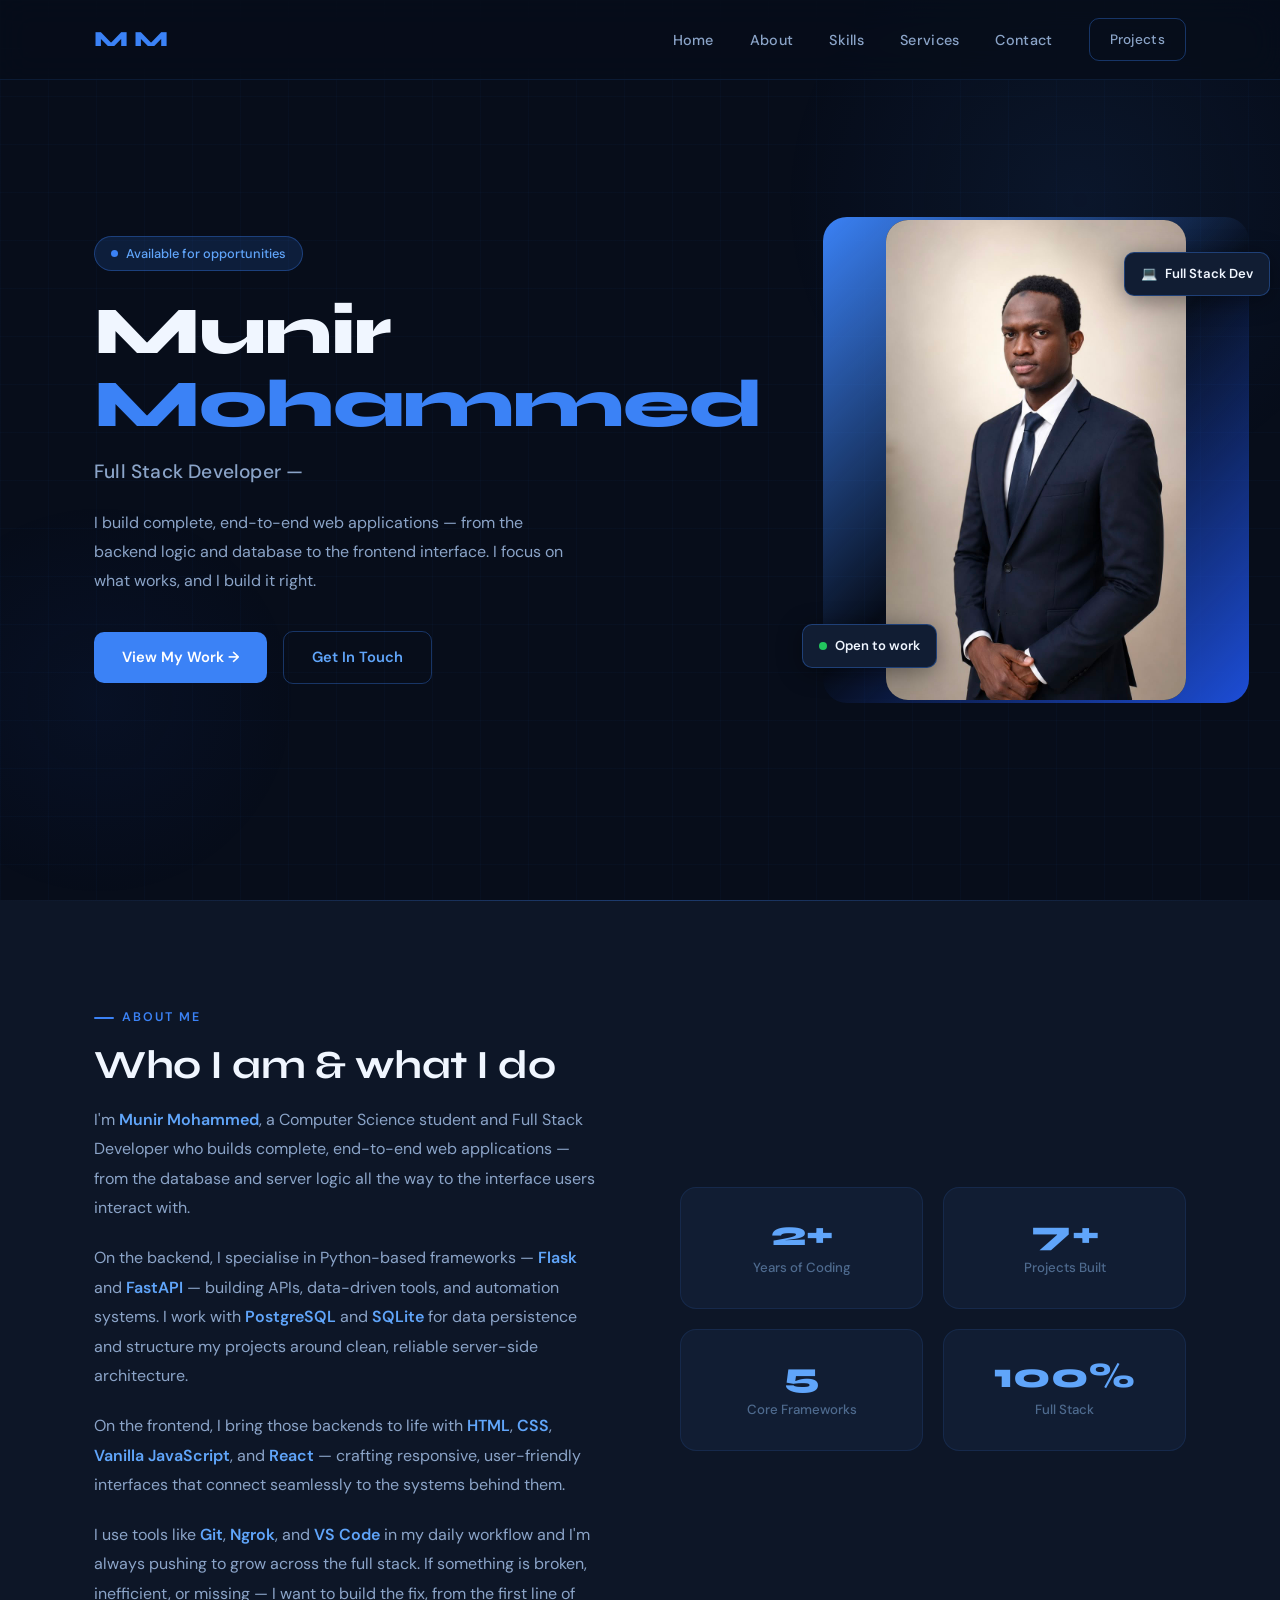
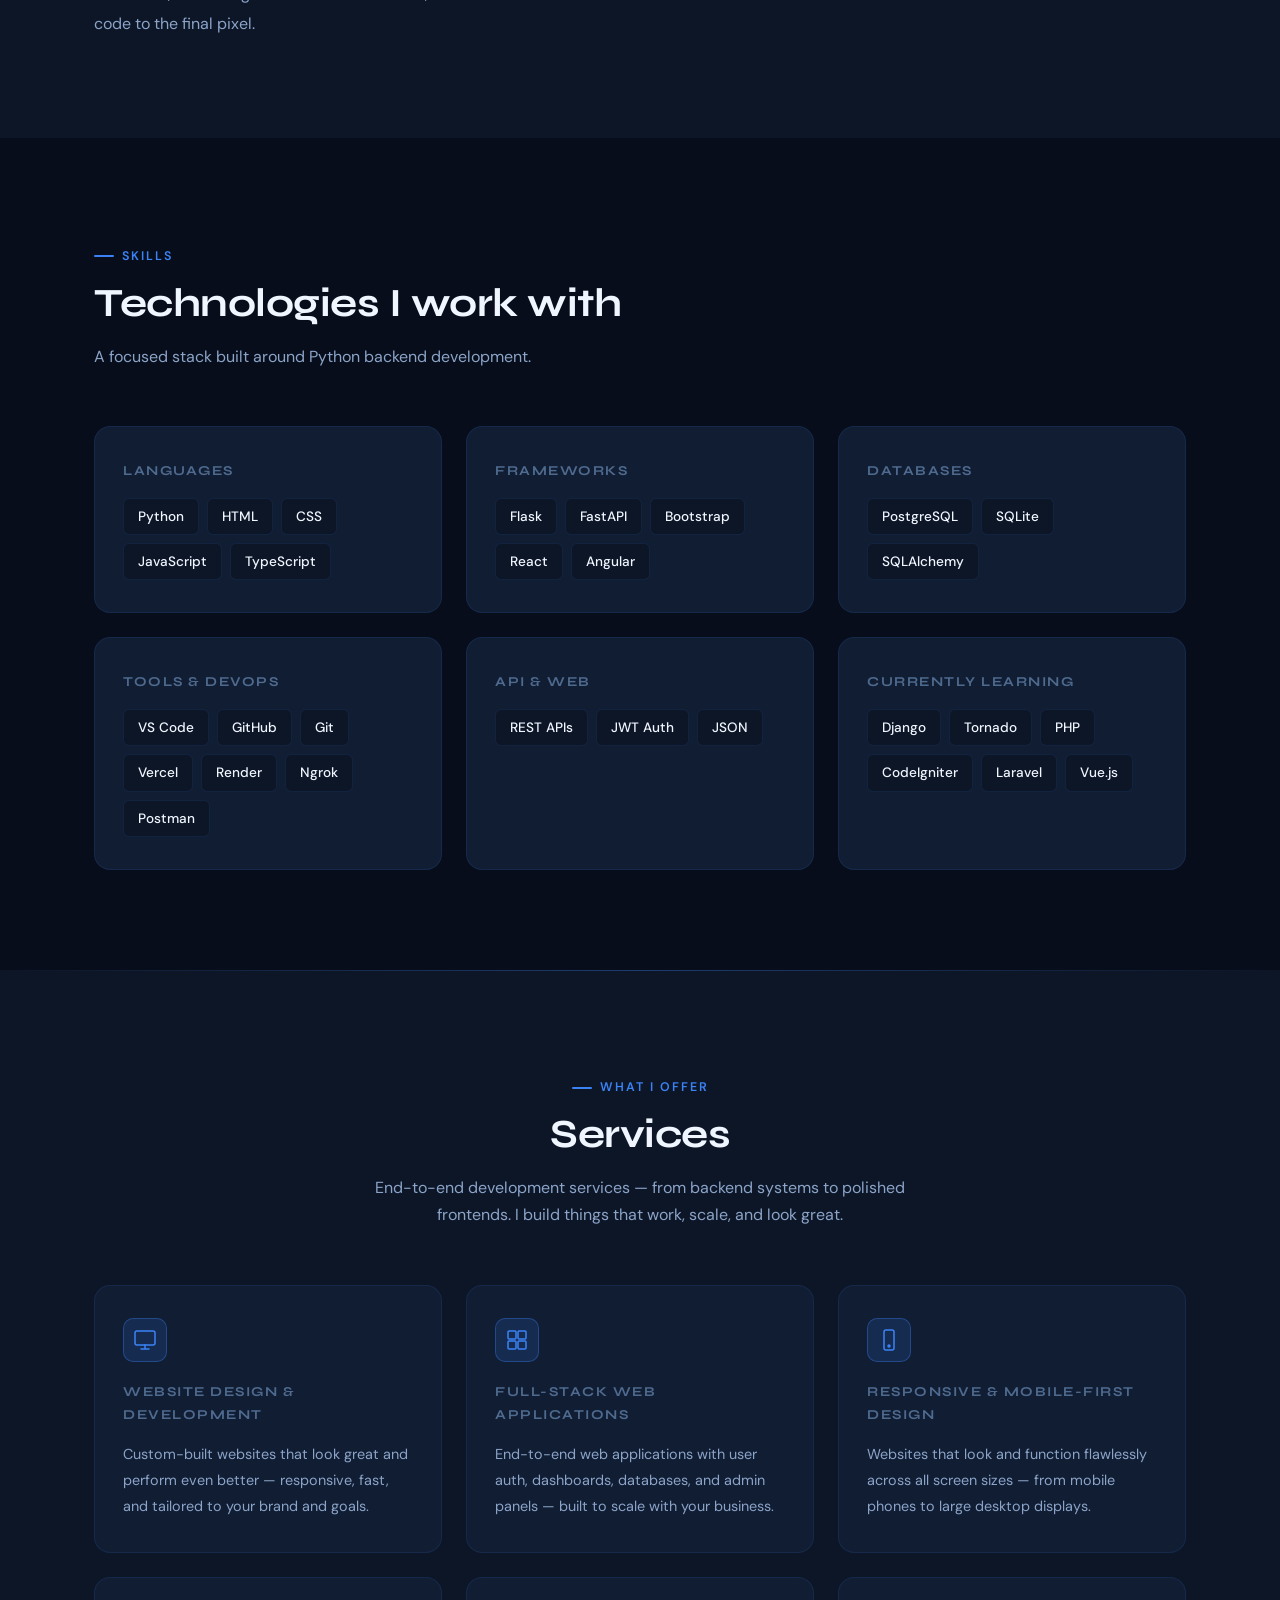
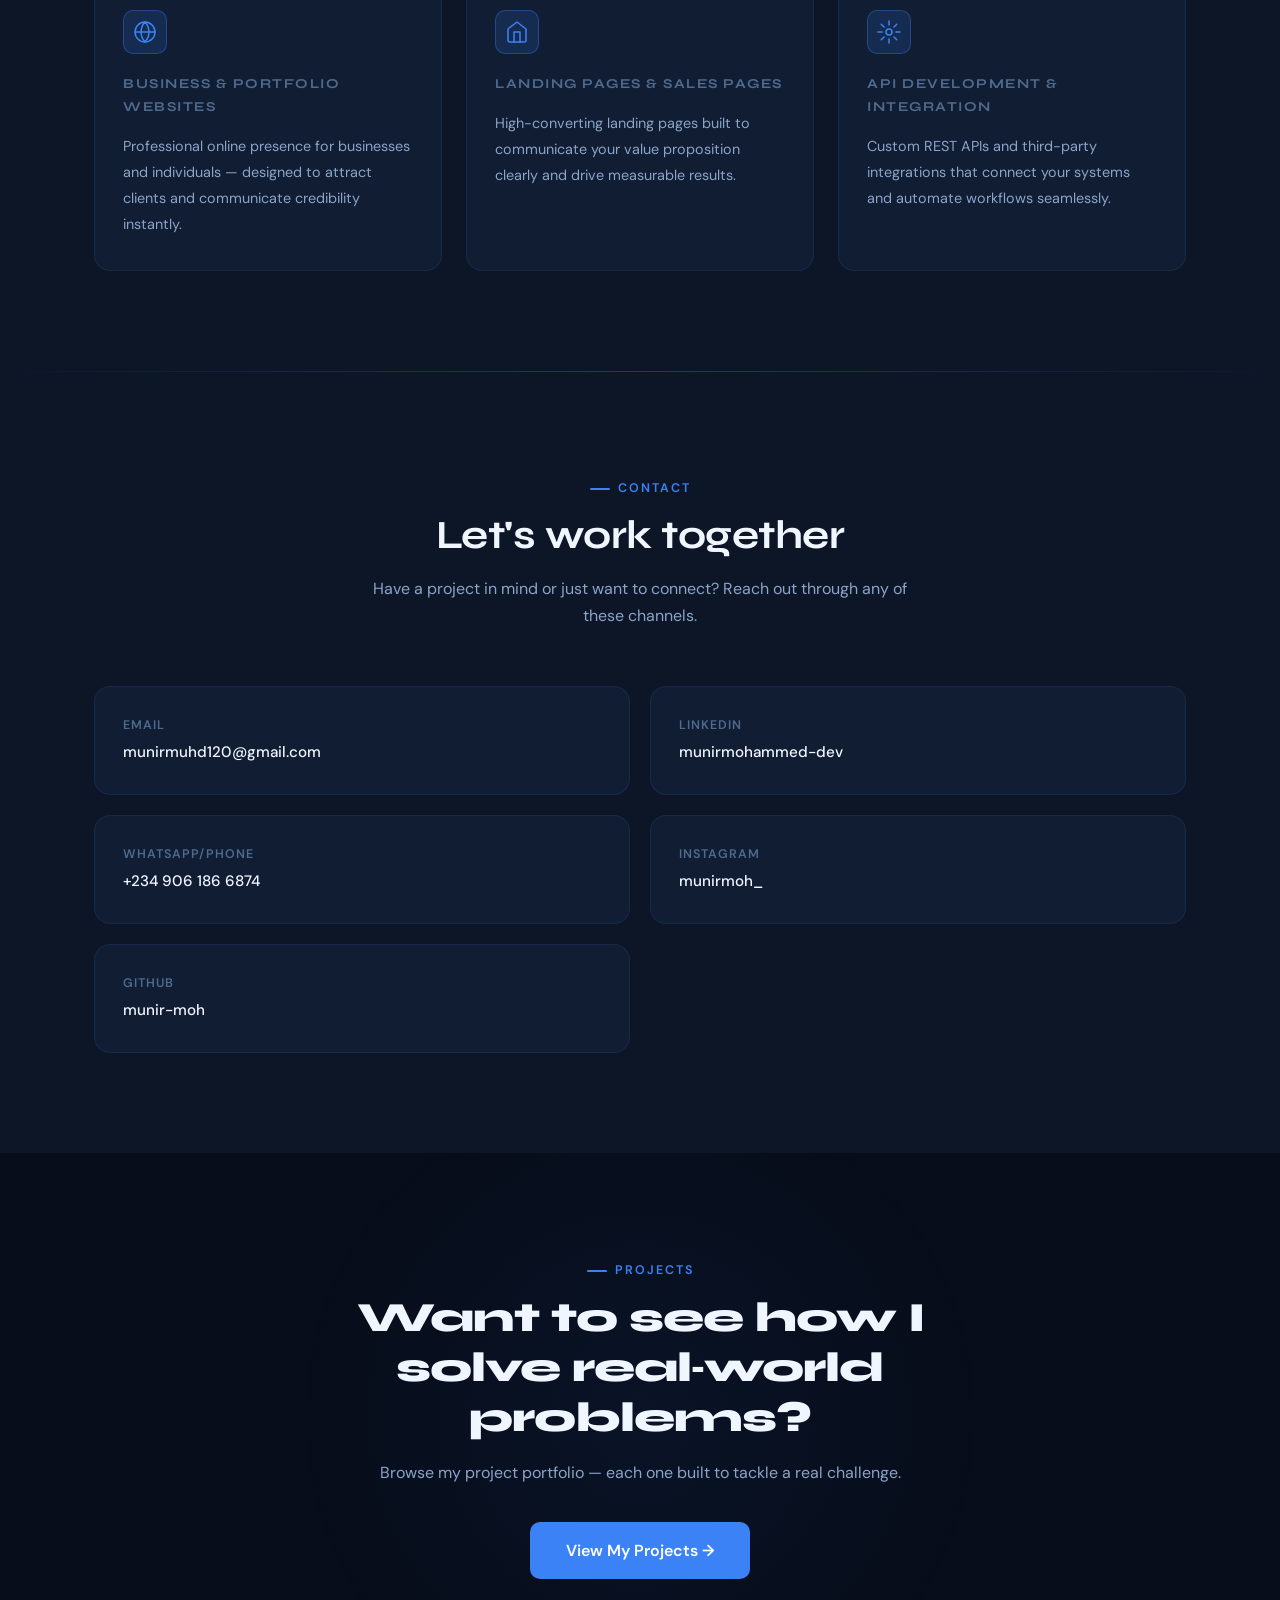
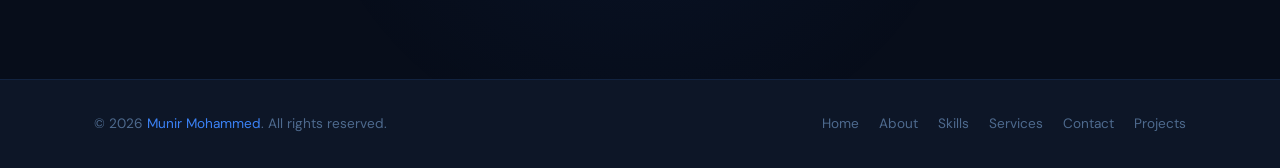
==== commit 970e311b: "Add LinkedIn contact link to portfolio for enhanced networking opportunities" ====
--- a/index.html
+++ b/index.html
@@ -30,7 +30,7 @@
       </nav>
     </div>
     <div class="mobile-menu">
-      <a href="#about">About</a>
+      <a href="#hero">Home</a>
       <a href="#about">About</a>
       <a href="#skills">Skills</a>
       <a href="#services">Services</a>
@@ -337,6 +337,13 @@
           </div>
         </a>
 
+        <a href="https://www.linkedin.com/in/munirmohammed-dev" class="contact-card">
+          <div>
+            <div class="contact-info-label">LinkedIn</div>
+            <div class="contact-info-value">munirmohammed-dev</div>
+          </div>
+        </a>
+
         <a href="https://wa.me/2349061866874?text=Hello%2C%20I%20came%20across%20your%20portfolio%20and%20I%E2%80%99d%20love%20to%20talk%20about%20a%20project%20or%20collaboration" target="_blank" rel="noopener" class="contact-card">
           <div>
             <div class="contact-info-label">WhatsApp/Phone</div>
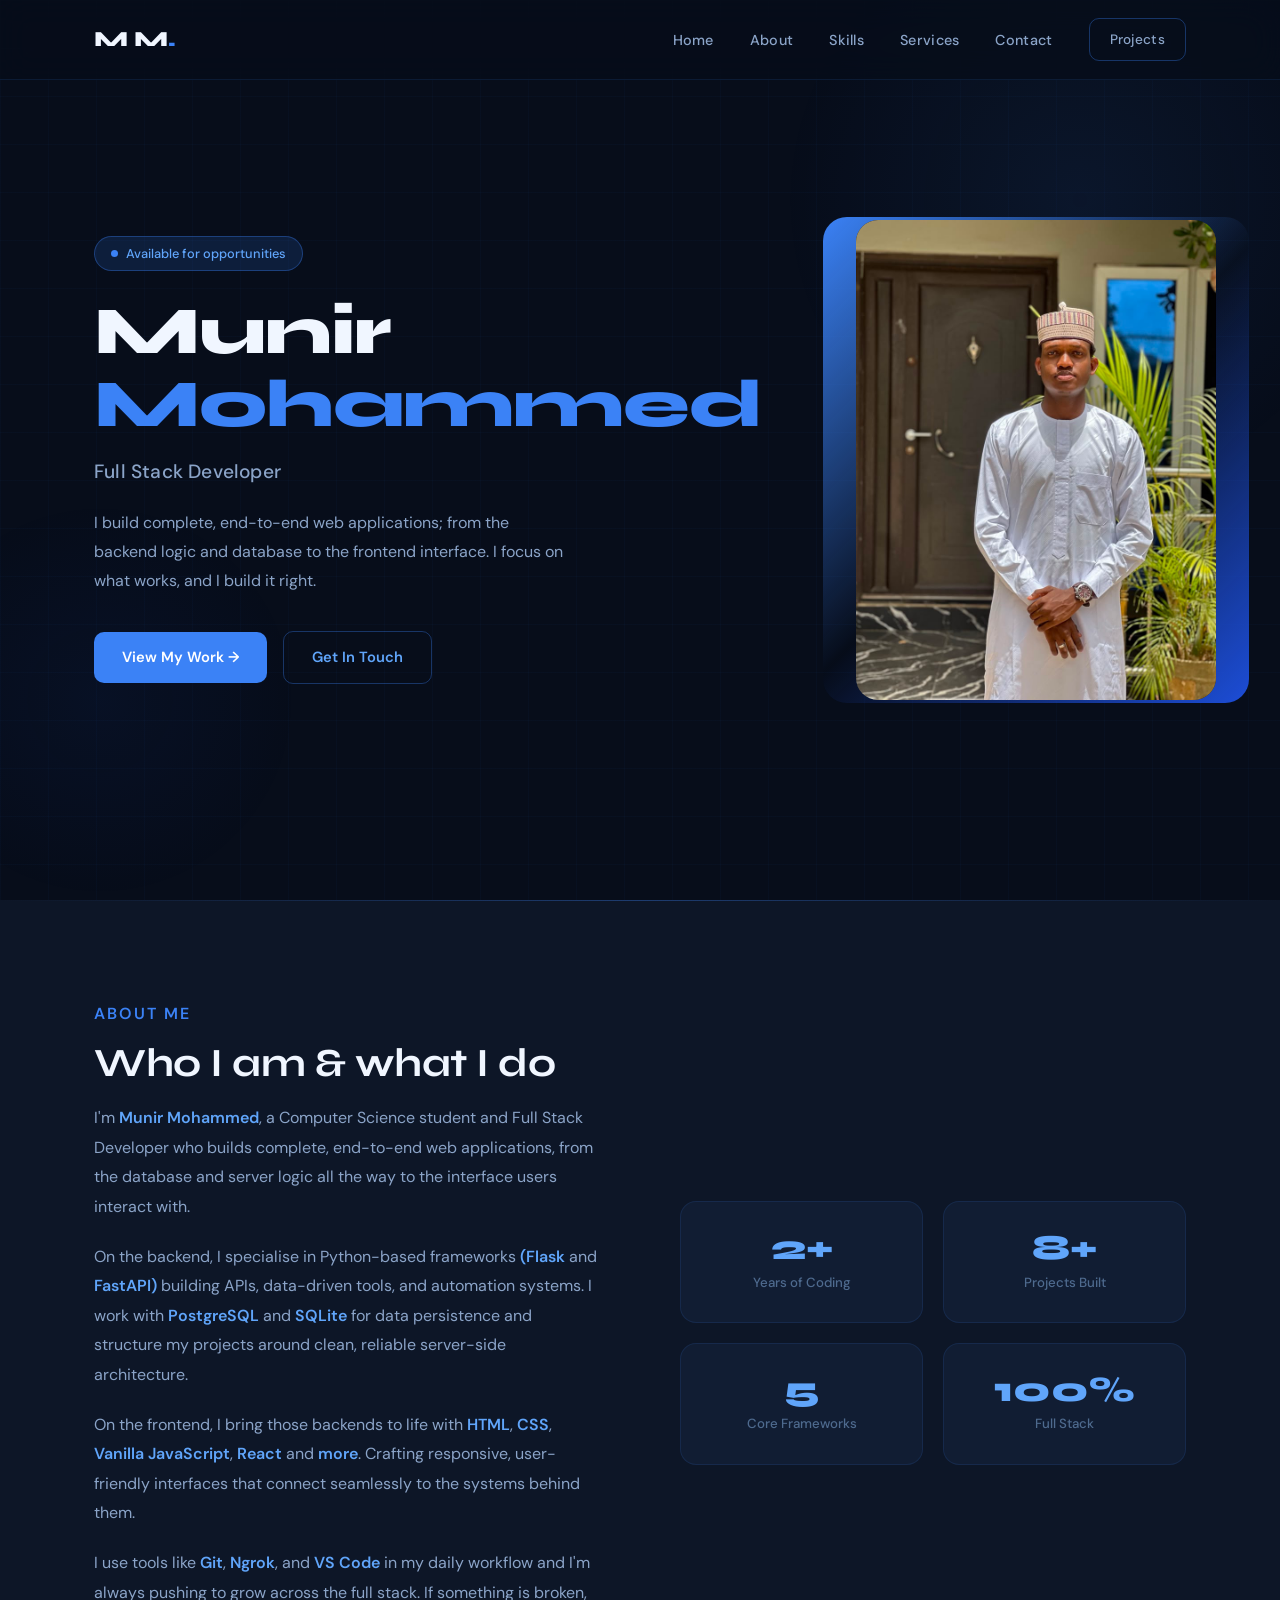
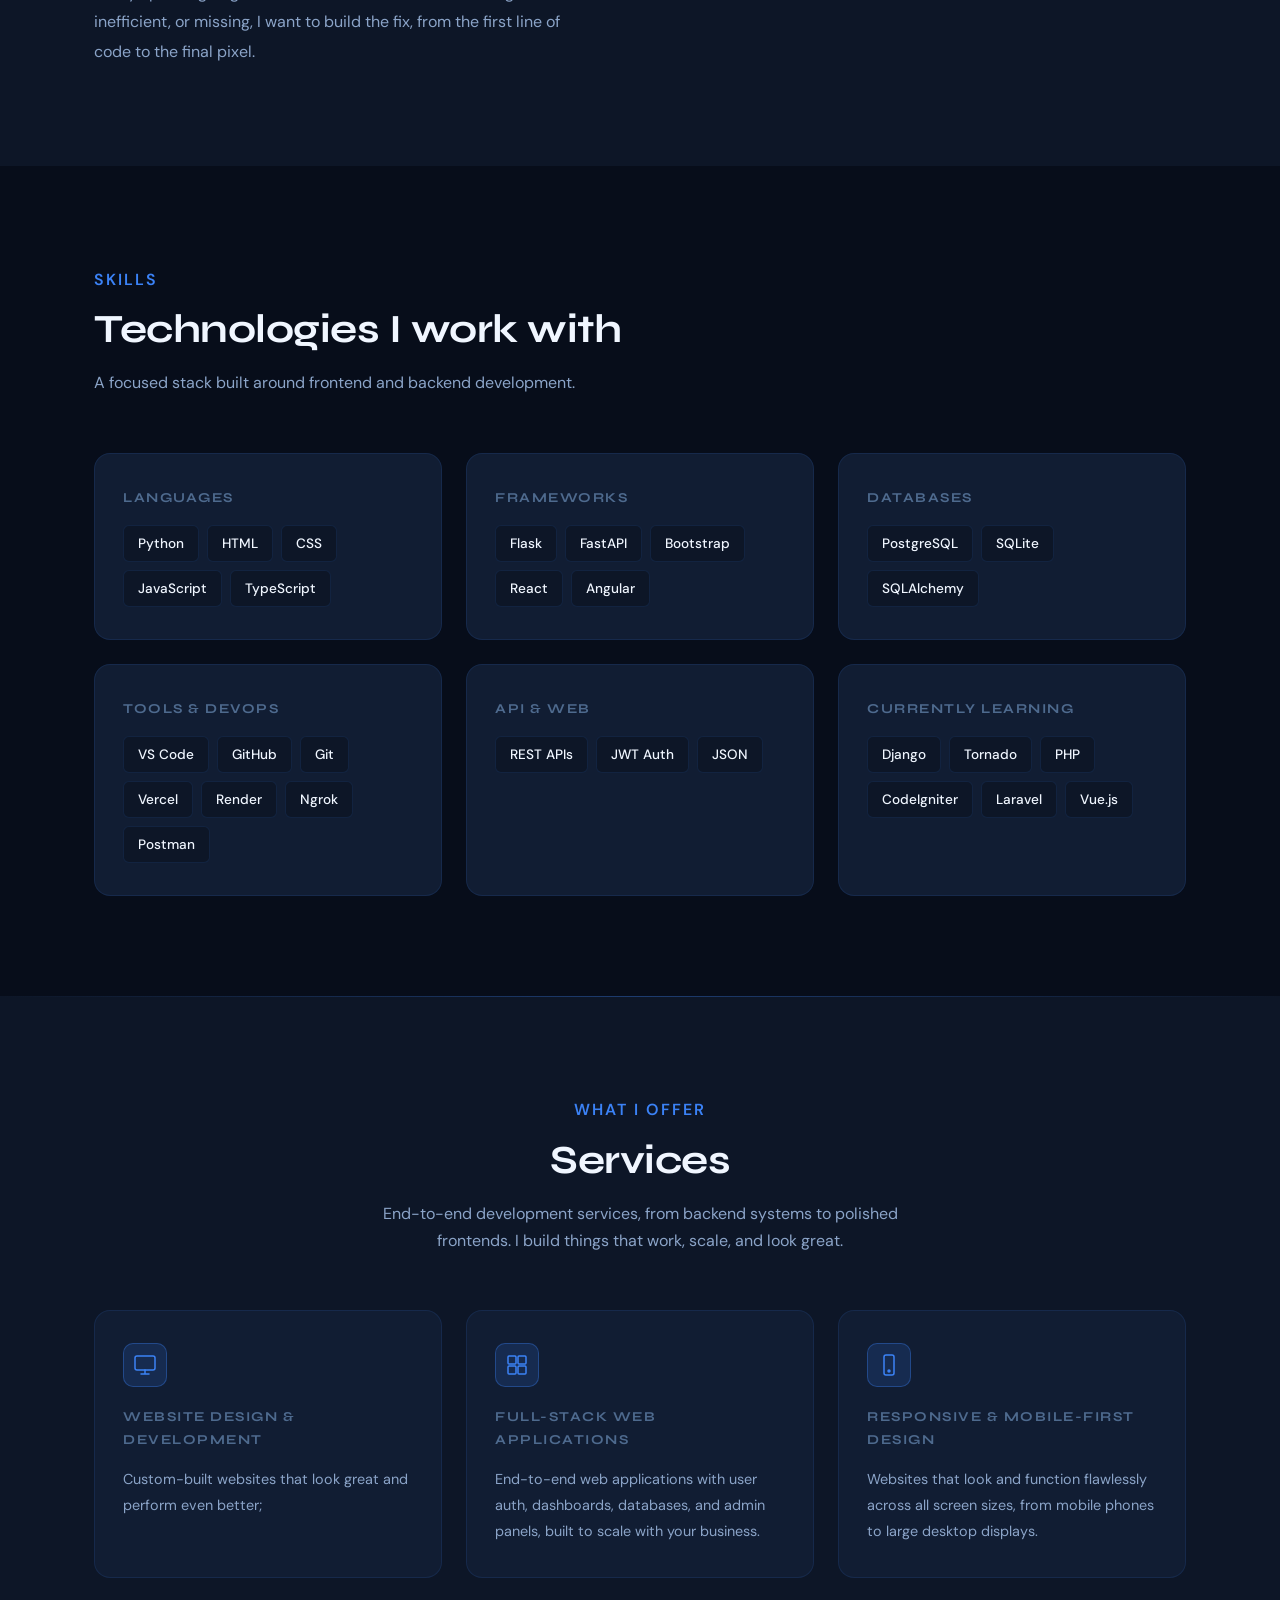
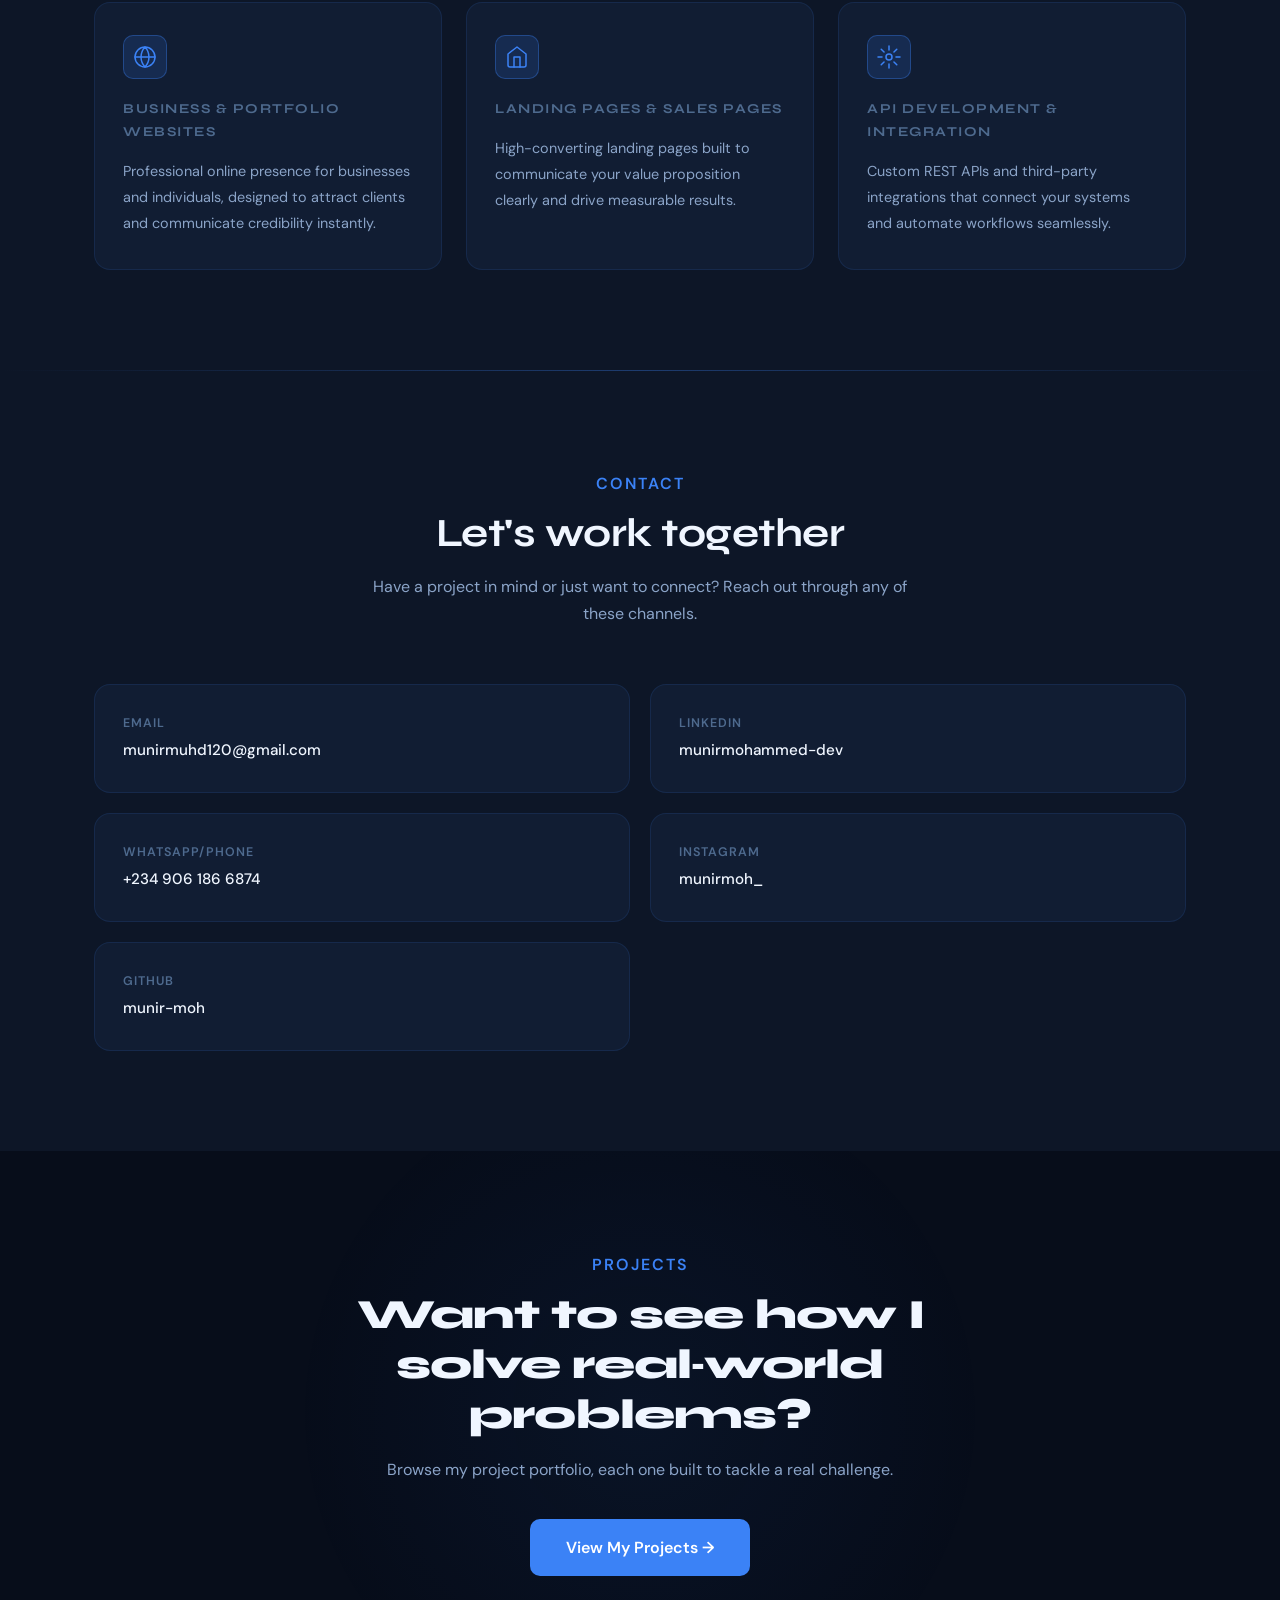
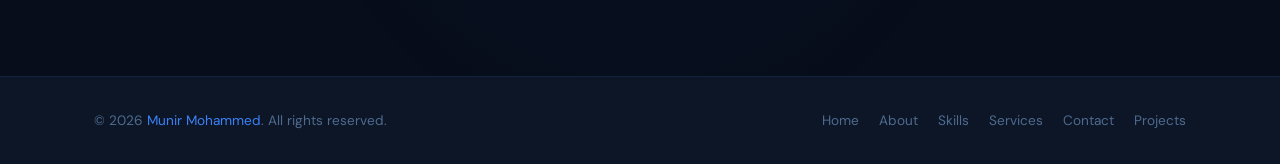
==== commit e65d8452: "Refactor project details and enhance styling for improved presentation" ====
--- a/index.html
+++ b/index.html
@@ -15,7 +15,7 @@
   <header>
     <div class="container">
       <nav>
-        <a href="index.html" class="nav-logo"><span>M M</span></a>
+        <a href="index.html" class="nav-logo">M M<span>.</span></a>
         <ul class="nav-links">
           <li><a href="#hero">Home</a></li>
           <li><a href="#about">About</a></li>
@@ -52,11 +52,11 @@
           </h1>
 
           <p class="hero-title">
-            Full Stack Developer &mdash;
+            Full Stack Developer
           </p>
 
           <p class="hero-intro">
-            I build complete, end-to-end web applications — from the backend logic and database to the frontend interface. 
+            I build complete, end-to-end web applications; from the backend logic and database to the frontend interface. 
             I focus on what works, and I build it right.
           </p>
 
@@ -67,17 +67,11 @@
         </div>
 
         <div class="hero-image-wrap">
-          <div class="hero-float-tag tag-exp">
-            <span>💻</span> Full Stack Dev
-          </div>
 
           <div class="hero-image-inner">
             <img src="profile.jpeg" alt="Munir Mohammed" />
           </div>
 
-          <div class="hero-float-tag tag-available">
-            <span class="dot"></span> Open to work
-          </div>
         </div>
 
       </div>
@@ -93,24 +87,24 @@
           <h2 class="section-title">Who I am &amp; what I do</h2>
           <p>
             I'm <strong>Munir Mohammed</strong>, a Computer Science student and Full Stack Developer
-            who builds complete, end-to-end web applications — from the database and server logic
+            who builds complete, end-to-end web applications, from the database and server logic
             all the way to the interface users interact with.
           </p>
           <p>
-            On the backend, I specialise in Python-based frameworks — <strong>Flask</strong> and
-            <strong>FastAPI</strong> — building APIs, data-driven tools, and automation systems.
+            On the backend, I specialise in Python-based frameworks <strong>(Flask</strong> and
+            <strong>FastAPI)</strong> building APIs, data-driven tools, and automation systems.
             I work with <strong>PostgreSQL</strong> and <strong>SQLite</strong> for data persistence
             and structure my projects around clean, reliable server-side architecture.
           </p>
           <p>
           On the frontend, I bring those backends to life with <strong>HTML</strong>,
-          <strong>CSS</strong>, <strong>Vanilla JavaScript</strong>, and <strong>React</strong> — crafting responsive,
+          <strong>CSS</strong>, <strong>Vanilla JavaScript</strong>, <strong>React</strong> and <strong>more</strong>. Crafting responsive,
           user-friendly interfaces that connect seamlessly to the systems behind them.
           </p>
           <p>
             I use tools like <strong>Git</strong>, <strong>Ngrok</strong>, and <strong>VS Code</strong>
             in my daily workflow and I'm always pushing to grow across the full stack. If something
-            is broken, inefficient, or missing — I want to build the fix, from the first line of
+            is broken, inefficient, or missing, I want to build the fix, from the first line of
             code to the final pixel.
           </p>
         </div>
@@ -121,7 +115,7 @@
             <div class="stat-label">Years of Coding</div>
           </div>
           <div class="stat-card">
-            <div class="stat-number">7+</div>
+            <div class="stat-number">8+</div>
             <div class="stat-label">Projects Built</div>
           </div>
           <div class="stat-card">
@@ -143,7 +137,7 @@
       <div class="section-header fade-in">
         <div class="section-label">Skills</div>
         <h2 class="section-title">Technologies I work with</h2>
-        <p class="section-subtitle">A focused stack built around Python backend development.</p>
+        <p class="section-subtitle">A focused stack built around frontend and backend development.</p>
       </div>
 
       <div class="skills-grid">
@@ -223,7 +217,7 @@
       <div class="section-label" style="justify-content:center;">What I Offer</div>
       <h2 class="section-title">Services</h2>
       <p class="section-subtitle" style="margin:0 auto;">
-        End-to-end development services — from backend systems to polished frontends.
+        End-to-end development services, from backend systems to polished frontends.
         I build things that work, scale, and look great.
       </p>
     </div>
@@ -239,8 +233,7 @@
         </div>
         <div class="skill-cat-title">Website Design & Development</div>
         <p style="font-size:0.9rem;color:var(--text-secondary);line-height:1.8;">
-          Custom-built websites that look great and perform even better —
-          responsive, fast, and tailored to your brand and goals.
+          Custom-built websites that look great and perform even better;
         </p>
       </div>
 
@@ -256,7 +249,7 @@
         <div class="skill-cat-title">Full-Stack Web Applications</div>
         <p style="font-size:0.9rem;color:var(--text-secondary);line-height:1.8;">
           End-to-end web applications with user auth, dashboards, databases,
-          and admin panels — built to scale with your business.
+          and admin panels, built to scale with your business.
         </p>
       </div>
 
@@ -269,8 +262,8 @@
         </div>
         <div class="skill-cat-title">Responsive & Mobile-First Design</div>
         <p style="font-size:0.9rem;color:var(--text-secondary);line-height:1.8;">
-          Websites that look and function flawlessly across all screen sizes —
-          from mobile phones to large desktop displays.
+          Websites that look and function flawlessly across all screen sizes,
+           from mobile phones to large desktop displays.
         </p>
       </div>
 
@@ -283,8 +276,8 @@
         </div>
         <div class="skill-cat-title">Business & Portfolio Websites</div>
         <p style="font-size:0.9rem;color:var(--text-secondary);line-height:1.8;">
-          Professional online presence for businesses and individuals —
-          designed to attract clients and communicate credibility instantly.
+          Professional online presence for businesses and individuals,
+           designed to attract clients and communicate credibility instantly.
         </p>
       </div>
 
@@ -374,7 +367,7 @@
       <div class="cta-inner fade-in">
         <div class="section-label" style="justify-content:center;">Projects</div>
         <h2 class="cta-title">Want to see how I solve real‑world problems?</h2>
-        <p class="cta-sub">Browse my project portfolio — each one built to tackle a real challenge.</p>
+        <p class="cta-sub">Browse my project portfolio, each one built to tackle a real challenge.</p>
         <a href="projects.html" class="btn btn-primary" style="font-size:1rem;padding:15px 36px;">
           View My Projects &rarr;
         </a>
--- a/styles.css
+++ b/styles.css
@@ -224,20 +224,12 @@
   display: inline-flex;
   align-items: center;
   gap: 8px;
-  font-size: 0.78rem;
+  font-size: 1 rem;
   font-weight: 600;
   letter-spacing: 2px;
   text-transform: uppercase;
   color: var(--accent);
   margin-bottom: 12px;
-}
-
-.section-label::before {
-  content: '';
-  display: block;
-  width: 20px; height: 2px;
-  background: var(--accent);
-  border-radius: 99px;
 }
 
 .section-title {
@@ -426,15 +418,6 @@
   z-index: 10;
   box-shadow: var(--shadow);
 }
-
-.hero-float-tag .dot {
-  width: 8px; height: 8px;
-  border-radius: 50%;
-  background: #22c55e;
-}
-
-.tag-available { bottom: 32px; left: -24px; }
-.tag-exp { top: 32px; right: -24px; }
 
 #about {
   padding: 100px 0;
